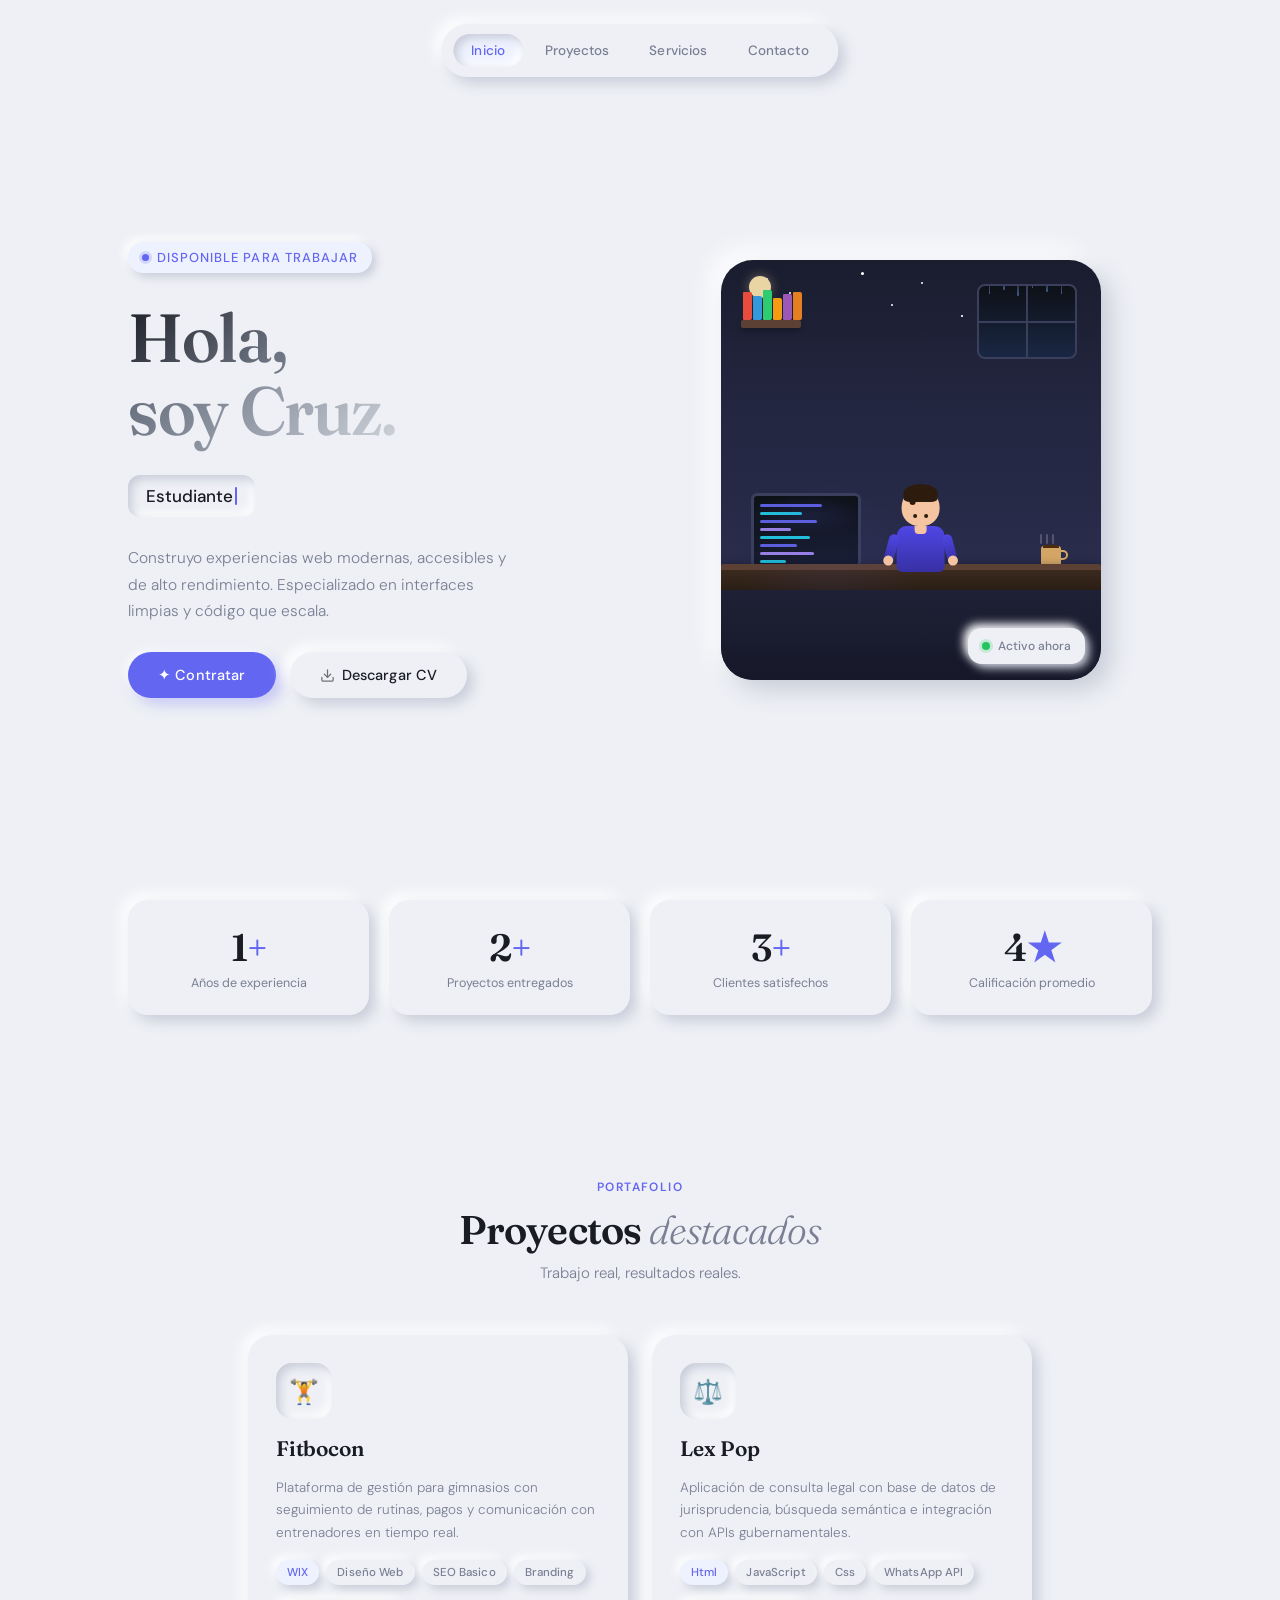
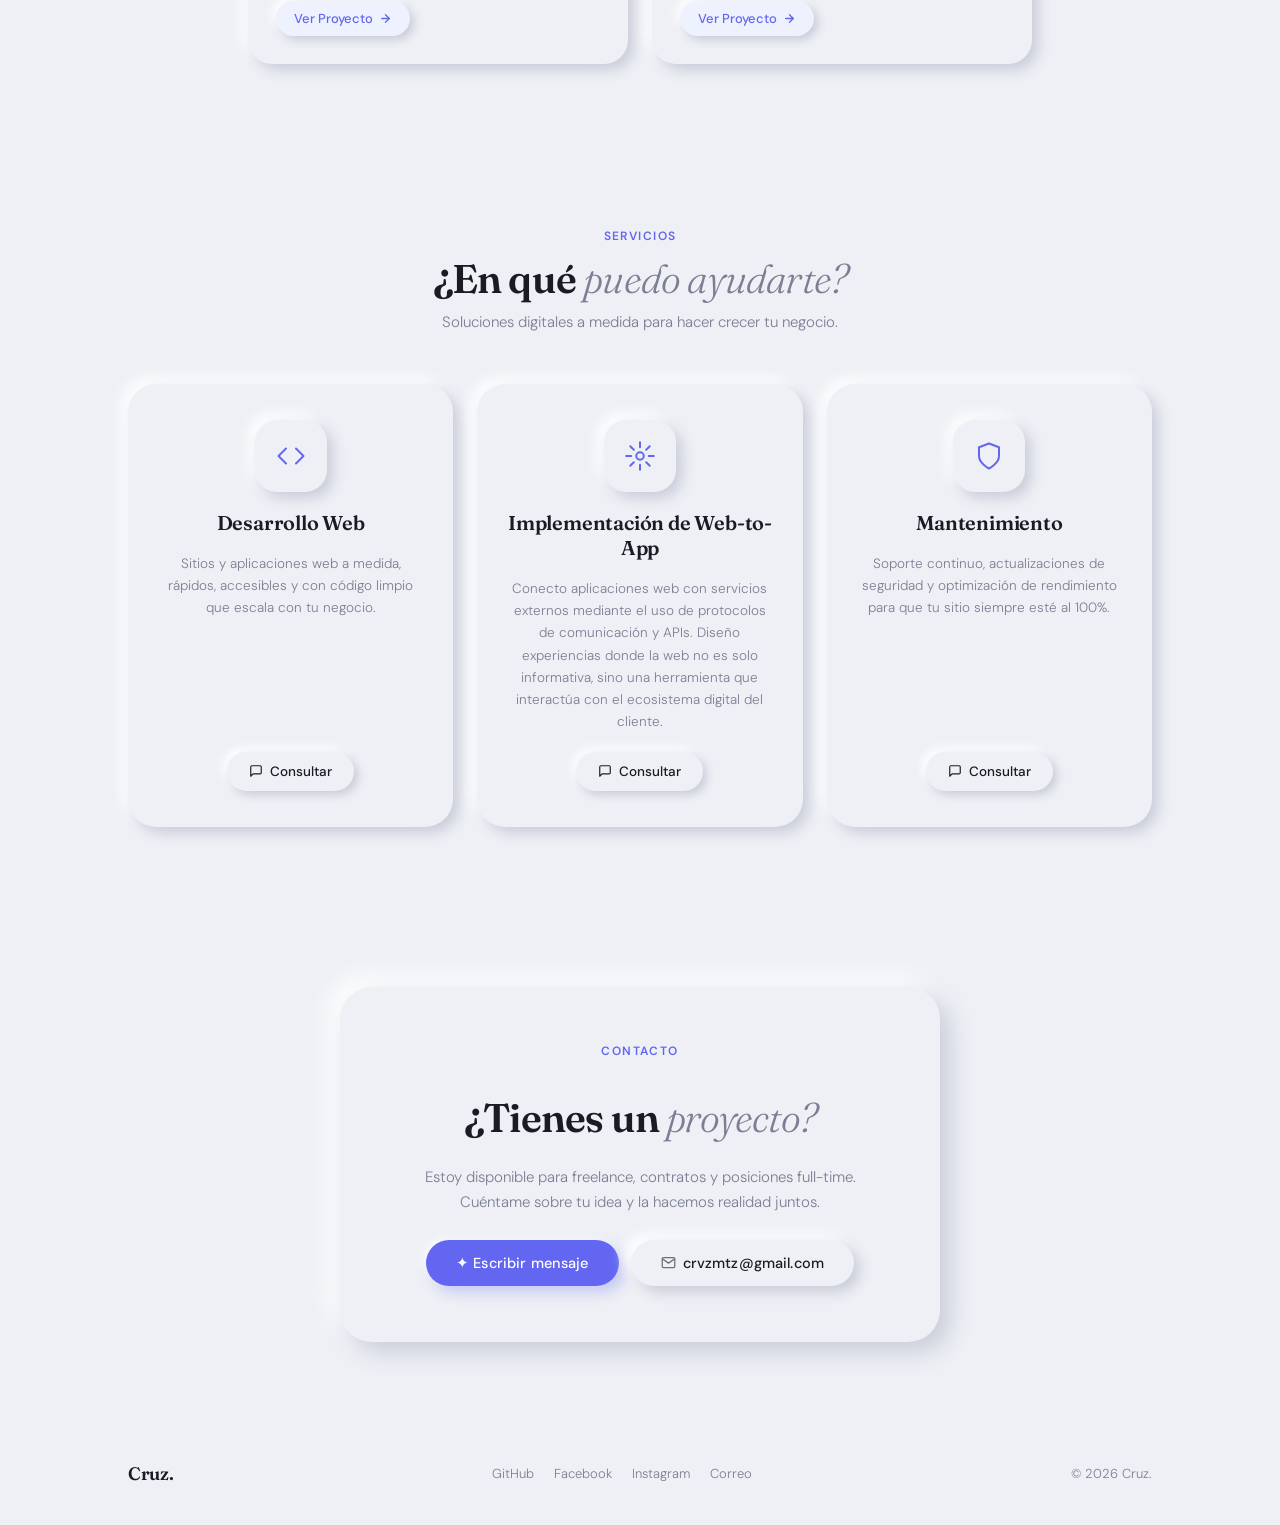
==== index.html @ d2e0b9fc "Add files via upload" ====
<!doctype html>
<html lang="es">
  <head>
    <meta charset="UTF-8" />
    <meta name="viewport" content="width=device-width, initial-scale=1.0" />
    <title>Cruz — Desarrollador Web</title>
    <link rel="preconnect" href="https://fonts.googleapis.com" />
    <link
      href="https://fonts.googleapis.com/css2?family=DM+Sans:ital,opsz,wght@0,9..40,300;0,9..40,400;0,9..40,500;0,9..40,600;1,9..40,300&family=Fraunces:ital,opsz,wght@0,9..144,300;0,9..144,600;1,9..144,300&display=swap"
      rel="stylesheet"
    />
    <link rel="stylesheet" href="styles.css" />
  </head>
  <body>
    <!-- NAV -->
    <nav>
      <a href="#hero" class="active">Inicio</a>
      <a href="#projects">Proyectos</a>
      <a href="#services">Servicios</a>
      <a href="#contact">Contacto</a>
    </nav>

    <!-- HERO -->
    <section id="hero">
      <div class="hero-left">
        <div class="eyebrow">Disponible para trabajar</div>

        <h1>
          <span class="gradient-text">Hola,<br />soy Cruz.</span>
        </h1>

        <div class="typewriter-wrap">
          <div class="typewriter-box">
            <span id="typed-text">Desarrollador</span>
            <span class="cursor"></span>
          </div>
        </div>

        <p class="hero-desc">
          Construyo experiencias web modernas, accesibles y de alto rendimiento.
          Especializado en interfaces limpias y código que escala.
        </p>

        <div class="hero-btns">
          <button class="btn-primary">✦ Contratar</button>
          <button class="btn-secondary">
            <svg
              width="15"
              height="15"
              viewBox="0 0 24 24"
              fill="none"
              stroke="currentColor"
              stroke-width="2"
              stroke-linecap="round"
              stroke-linejoin="round"
            >
              <path d="M21 15v4a2 2 0 0 1-2 2H5a2 2 0 0 1-2-2v-4" />
              <polyline points="7 10 12 15 17 10" />
              <line x1="12" y1="15" x2="12" y2="3" />
            </svg>
            Descargar CV
          </button>
        </div>
      </div>

      <div class="hero-right">
        <div class="portrait-frame">
          <!-- Pixel-art illustrated scene -->
          <div class="scene">
            <div class="scene-bg"></div>

            <!-- Stars -->
            <div
              class="star"
              style="
                width: 2px;
                height: 2px;
                top: 18px;
                left: 45px;
                animation-duration: 2.1s;
              "
            ></div>
            <div
              class="star"
              style="
                width: 2px;
                height: 2px;
                top: 32px;
                left: 68px;
                animation-duration: 3s;
              "
            ></div>
            <div
              class="star"
              style="
                width: 3px;
                height: 3px;
                top: 12px;
                left: 140px;
                animation-duration: 2.5s;
              "
            ></div>
            <div
              class="star"
              style="
                width: 2px;
                height: 2px;
                top: 44px;
                left: 170px;
                animation-duration: 1.8s;
              "
            ></div>
            <div
              class="star"
              style="
                width: 2px;
                height: 2px;
                top: 22px;
                left: 200px;
                animation-duration: 2.8s;
              "
            ></div>
            <div
              class="star"
              style="
                width: 1.5px;
                height: 1.5px;
                top: 55px;
                left: 240px;
                animation-duration: 3.2s;
              "
            ></div>

            <!-- Moon -->
            <div class="moon"></div>

            <!-- Window with rain -->
            <div class="window">
              <div class="window-cross"></div>
              <div class="rain">
                <div
                  class="raindrop"
                  style="
                    left: 10%;
                    height: 18px;
                    animation-duration: 0.8s;
                    animation-delay: 0s;
                  "
                ></div>
                <div
                  class="raindrop"
                  style="
                    left: 25%;
                    height: 14px;
                    animation-duration: 0.65s;
                    animation-delay: 0.2s;
                  "
                ></div>
                <div
                  class="raindrop"
                  style="
                    left: 40%;
                    height: 20px;
                    animation-duration: 0.9s;
                    animation-delay: 0.05s;
                  "
                ></div>
                <div
                  class="raindrop"
                  style="
                    left: 55%;
                    height: 12px;
                    animation-duration: 0.7s;
                    animation-delay: 0.35s;
                  "
                ></div>
                <div
                  class="raindrop"
                  style="
                    left: 70%;
                    height: 16px;
                    animation-duration: 0.75s;
                    animation-delay: 0.15s;
                  "
                ></div>
                <div
                  class="raindrop"
                  style="
                    left: 85%;
                    height: 18px;
                    animation-duration: 0.85s;
                    animation-delay: 0.4s;
                  "
                ></div>
              </div>
            </div>

            <!-- Bookshelf -->
            <div class="shelf">
              <div
                class="book"
                style="left: 2px; height: 28px; background: #e74c3c"
              ></div>
              <div
                class="book"
                style="left: 12px; height: 24px; background: #3498db"
              ></div>
              <div
                class="book"
                style="left: 22px; height: 30px; background: #2ecc71"
              ></div>
              <div
                class="book"
                style="left: 32px; height: 22px; background: #f39c12"
              ></div>
              <div
                class="book"
                style="left: 42px; height: 26px; background: #9b59b6"
              ></div>
              <div
                class="book"
                style="left: 52px; height: 28px; background: #e67e22"
              ></div>
            </div>

            <!-- Monitor -->
            <div class="monitor">
              <div
                class="code-line"
                style="
                  top: 8px;
                  width: 60%;
                  background: #6366f1;
                  animation-delay: 0s;
                "
              ></div>
              <div
                class="code-line"
                style="
                  top: 16px;
                  width: 40%;
                  background: #22d3ee;
                  animation-delay: 0.3s;
                "
              ></div>
              <div
                class="code-line"
                style="
                  top: 24px;
                  width: 55%;
                  background: #6366f1;
                  animation-delay: 0.6s;
                "
              ></div>
              <div
                class="code-line"
                style="
                  top: 32px;
                  width: 30%;
                  background: #a78bfa;
                  animation-delay: 0.9s;
                "
              ></div>
              <div
                class="code-line"
                style="
                  top: 40px;
                  width: 48%;
                  background: #22d3ee;
                  animation-delay: 1.2s;
                "
              ></div>
              <div
                class="code-line"
                style="
                  top: 48px;
                  width: 36%;
                  background: #6366f1;
                  animation-delay: 1.5s;
                "
              ></div>
              <div
                class="code-line"
                style="
                  top: 56px;
                  width: 52%;
                  background: #a78bfa;
                  animation-delay: 0.4s;
                "
              ></div>
              <div
                class="code-line"
                style="
                  top: 64px;
                  width: 25%;
                  background: #22d3ee;
                  animation-delay: 0.7s;
                "
              ></div>
            </div>
            <div class="monitor-stand"></div>
            <div class="monitor-base"></div>
            <div class="monitor-glow"></div>

            <!-- Coffee -->
            <div class="coffee-steam">
              <div class="steam-line"></div>
              <div class="steam-line"></div>
              <div class="steam-line"></div>
            </div>
            <div class="coffee"></div>

            <!-- Desk -->
            <div class="desk"><div class="desk-surface"></div></div>

            <!-- Character -->
            <div class="character">
              <div class="char-head">
                <div class="char-hair"></div>
                <div class="char-face">
                  <div class="char-eye"></div>
                  <div class="char-eye"></div>
                </div>
              </div>
              <div class="char-body">
                <div class="char-arms">
                  <div class="char-arm" style="transform: rotate(15deg)">
                    <div class="char-hand"></div>
                  </div>
                  <div class="char-arm" style="transform: rotate(-15deg)">
                    <div class="char-hand"></div>
                  </div>
                </div>
              </div>
            </div>

            <div class="ambient"></div>
            <div class="floor"></div>
          </div>

          <!-- Online badge -->
          <div class="portrait-badge">
            <div class="badge-dot"></div>
            <span class="badge-text">Activo ahora</span>
          </div>
        </div>
      </div>
    </section>

    <!-- STATS STRIP -->
    <div class="stats-strip">
      <div class="stat-card reveal">
        <div class="stat-num">1<span>+</span></div>
        <div class="stat-label">Años de experiencia</div>
      </div>
      <div class="stat-card reveal">
        <div class="stat-num">2<span>+</span></div>
        <div class="stat-label">Proyectos entregados</div>
      </div>
      <div class="stat-card reveal">
        <div class="stat-num">3<span>+</span></div>
        <div class="stat-label">Clientes satisfechos</div>
      </div>
      <div class="stat-card reveal">
        <div class="stat-num">4<span>★</span></div>
        <div class="stat-label">Calificación promedio</div>
      </div>
    </div>

    <!-- PROJECTS -->
    <section id="projects">
      <div class="section-header">
        <div class="section-tag">Portafolio</div>
        <h2 class="section-title">Proyectos <em>destacados</em></h2>
        <p class="section-sub">Trabajo real, resultados reales.</p>
      </div>

      <div class="cards-grid">
        <div class="project-card reveal">
          <div class="card-icon">🏋️</div>
          <div class="card-title">Fitbocon</div>
          <p class="card-desc">
            Plataforma de gestión para gimnasios con seguimiento de rutinas,
            pagos y comunicación con entrenadores en tiempo real.
          </p>
          <div class="badges">
            <span class="badge accent">WIX</span>
            <span class="badge">Diseño Web</span>
            <span class="badge">SEO Basico</span>
            <span class="badge">Branding</span>
          </div>
          <a href="https://www.fitbocon.com/" target="_blank">
            <button class="btn-card">
            Ver Proyecto
            <svg
              width="13"
              height="13"
              viewBox="0 0 24 24"
              fill="none"
              stroke="currentColor"
              stroke-width="2.5"
              stroke-linecap="round"
              stroke-linejoin="round"
            >
              <line x1="5" y1="12" x2="19" y2="12" />
              <polyline points="12 5 19 12 12 19" />
            </svg>
          </button>
          </a>
        </div>

        <div class="project-card reveal">
          <div class="card-icon">⚖️</div>
          <div class="card-title">Lex Pop</div>
          <p class="card-desc">
            Aplicación de consulta legal con base de datos de jurisprudencia,
            búsqueda semántica e integración con APIs gubernamentales.
          </p>
          <div class="badges">
            <span class="badge accent">Html</span>
            <span class="badge">JavaScript</span>
            <span class="badge">Css</span>
            <span class="badge">WhatsApp API</span>
          </div>
          <button class="btn-card">
            Ver Proyecto
            <svg
              width="13"
              height="13"
              viewBox="0 0 24 24"
              fill="none"
              stroke="currentColor"
              stroke-width="2.5"
              stroke-linecap="round"
              stroke-linejoin="round"
            >
              <line x1="5" y1="12" x2="19" y2="12" />
              <polyline points="12 5 19 12 12 19" />
            </svg>
          </button>
        </div>
      </div>
    </section>

    <!-- SERVICES -->
    <section id="services">
      <div class="section-header">
        <div class="section-tag">Servicios</div>
        <h2 class="section-title">¿En qué <em>puedo ayudarte?</em></h2>
        <p class="section-sub">
          Soluciones digitales a medida para hacer crecer tu negocio.
        </p>
      </div>

      <div class="services-grid">
        <div class="service-card reveal">
          <div class="service-icon">
            <svg
              width="30"
              height="30"
              viewBox="0 0 24 24"
              fill="none"
              stroke-width="1.6"
              stroke-linecap="round"
              stroke-linejoin="round"
            >
              <polyline points="16 18 22 12 16 6" />
              <polyline points="8 6 2 12 8 18" />
            </svg>
          </div>
          <div class="service-title">Desarrollo Web</div>
          <p class="service-desc">
            Sitios y aplicaciones web a medida, rápidos, accesibles y con código
            limpio que escala con tu negocio.
          </p>
          <button class="btn-service">
            <svg
              width="14"
              height="14"
              viewBox="0 0 24 24"
              fill="none"
              stroke="currentColor"
              stroke-width="2"
              stroke-linecap="round"
              stroke-linejoin="round"
            >
              <path
                d="M21 15a2 2 0 0 1-2 2H7l-4 4V5a2 2 0 0 1 2-2h14a2 2 0 0 1 2 2z"
              />
            </svg>
            Consultar
          </button>
        </div>

        <div class="service-card reveal">
          <div class="service-icon">
            <svg
              width="30"
              height="30"
              viewBox="0 0 24 24"
              fill="none"
              stroke-width="1.6"
              stroke-linecap="round"
              stroke-linejoin="round"
            >
              <circle cx="12" cy="12" r="3" />
              <path
                d="M12 1v4M12 19v4M4.22 4.22l2.83 2.83M16.95 16.95l2.83 2.83M1 12h4M19 12h4M4.22 19.78l2.83-2.83M16.95 7.05l2.83-2.83"
              />
            </svg>
          </div>
          <div class="service-title">Implementación de Web-to-App</div>
          <p class="service-desc">
            Conecto aplicaciones web con servicios externos mediante el uso de protocolos de comunicación y APIs. 
            Diseño experiencias donde la web no es solo informativa, sino una herramienta que interactúa con el ecosistema digital del cliente.
          </p>
          <button class="btn-service">
            <svg
              width="14"
              height="14"
              viewBox="0 0 24 24"
              fill="none"
              stroke="currentColor"
              stroke-width="2"
              stroke-linecap="round"
              stroke-linejoin="round"
            >
              <path
                d="M21 15a2 2 0 0 1-2 2H7l-4 4V5a2 2 0 0 1 2-2h14a2 2 0 0 1 2 2z"
              />
            </svg>
            Consultar
          </button>
        </div>

        <div class="service-card reveal">
          <div class="service-icon">
            <svg
              width="30"
              height="30"
              viewBox="0 0 24 24"
              fill="none"
              stroke-width="1.6"
              stroke-linecap="round"
              stroke-linejoin="round"
            >
              <path d="M12 22s8-4 8-10V5l-8-3-8 3v7c0 6 8 10 8 10z" />
            </svg>
          </div>
          <div class="service-title">Mantenimiento</div>
          <p class="service-desc">
            Soporte continuo, actualizaciones de seguridad y optimización de
            rendimiento para que tu sitio siempre esté al 100%.
          </p>
          <button class="btn-service">
            <svg
              width="14"
              height="14"
              viewBox="0 0 24 24"
              fill="none"
              stroke="currentColor"
              stroke-width="2"
              stroke-linecap="round"
              stroke-linejoin="round"
            >
              <path
                d="M21 15a2 2 0 0 1-2 2H7l-4 4V5a2 2 0 0 1 2-2h14a2 2 0 0 1 2 2z"
              />
            </svg>
            Consultar
          </button>
        </div>
      </div>
    </section>

    <!-- CONTACT -->
    <section id="contact">
      <div class="contact-card reveal">
        <div class="section-tag">Contacto</div>
        <h2 class="section-title">¿Tienes un <em>proyecto?</em></h2>
        <p>
          Estoy disponible para freelance, contratos y posiciones full-time.
          Cuéntame sobre tu idea y la hacemos realidad juntos.
        </p>
        <div class="contact-btns">
          <button class="btn-primary">✦ Escribir mensaje</button>
          <button class="btn-secondary">
            <svg
              width="15"
              height="15"
              viewBox="0 0 24 24"
              fill="none"
              stroke="currentColor"
              stroke-width="2"
              stroke-linecap="round"
              stroke-linejoin="round"
            >
              <path
                d="M4 4h16c1.1 0 2 .9 2 2v12c0 1.1-.9 2-2 2H4c-1.1 0-2-.9-2-2V6c0-1.1.9-2 2-2z"
              />
              <polyline points="22,6 12,13 2,6" />
            </svg>
            crvzmtz@gmail.com
          </button>
        </div>
      </div>
    </section>

    <!-- FOOTER -->
    <footer>
      <div class="footer-logo">Cruz.</div>
      <div class="footer-links">
        <a href="#">GitHub</a>
        <a href="#">Facebook</a>
        <a href="#">Instagram</a>
        <a href="#">Correo</a>
      </div>
      <div>© 2026 Cruz.</div>
    </footer>

    <script src="script.js"></script>
  </body>
</html>
---- styles.css ----
:root {
  --bg: #eef0f5;
  --surface: #eef0f5;
  --shadow-light: #ffffff;
  --shadow-dark: #c8ccd8;
  --text-primary: #1a1c23;
  --text-secondary: #7a7f94;
  --accent: #6366f1;
  --accent-light: #a5b4fc;
  --accent-soft: #eef2ff;
  --nm-raised:
    6px 6px 14px var(--shadow-dark), -6px -6px 14px var(--shadow-light);
  --nm-inset:
    inset 4px 4px 10px var(--shadow-dark),
    inset -4px -4px 10px var(--shadow-light);
  --nm-raised-sm:
    4px 4px 10px var(--shadow-dark), -4px -4px 10px var(--shadow-light);
  --nm-raised-lg:
    10px 10px 24px var(--shadow-dark), -10px -10px 24px var(--shadow-light);
}

*,
*::before,
*::after {
  box-sizing: border-box;
  margin: 0;
  padding: 0;
}

html {
  scroll-behavior: smooth;
}

body {
  background: var(--bg);
  font-family: "DM Sans", sans-serif;
  color: var(--text-primary);
  overflow-x: hidden;
}

/* ─── NAV ─── */
nav {
  position: fixed;
  top: 24px;
  left: 50%;
  transform: translateX(-50%);
  z-index: 100;
  background: var(--surface);
  box-shadow: var(--nm-raised);
  border-radius: 100px;
  padding: 10px 12px;
  display: flex;
  gap: 4px;
  animation: slideDown 0.6s cubic-bezier(0.16, 1, 0.3, 1) both;
}

@keyframes slideDown {
  from {
    opacity: 0;
    transform: translateX(-50%) translateY(-20px);
  }
  to {
    opacity: 1;
    transform: translateX(-50%) translateY(0);
  }
}

nav a {
  text-decoration: none;
  font-size: 13.5px;
  font-weight: 500;
  color: var(--text-secondary);
  padding: 8px 18px;
  border-radius: 100px;
  transition: all 0.25s ease;
  letter-spacing: 0.01em;
}

nav a:hover {
  color: var(--text-primary);
  background: rgba(99, 102, 241, 0.07);
}

nav a.active {
  color: var(--accent);
  background: var(--accent-soft);
  box-shadow: var(--nm-inset);
}

/* ─── HERO ─── */
#hero {
  min-height: 100vh;
  display: grid;
  grid-template-columns: 1fr 1fr;
  align-items: center;
  max-width: 1120px;
  margin: 0 auto;
  padding: 120px 48px 80px;
  gap: 60px;
}

.hero-left {
  display: flex;
  flex-direction: column;
  gap: 28px;
}

.eyebrow {
  display: inline-flex;
  align-items: center;
  gap: 8px;
  font-size: 13px;
  font-weight: 500;
  color: var(--accent);
  letter-spacing: 0.08em;
  text-transform: uppercase;
  background: var(--accent-soft);
  padding: 7px 14px;
  border-radius: 100px;
  box-shadow: var(--nm-raised-sm);
  width: fit-content;
  animation: fadeUp 0.6s 0.1s cubic-bezier(0.16, 1, 0.3, 1) both;
}

.eyebrow::before {
  content: "";
  width: 7px;
  height: 7px;
  border-radius: 50%;
  background: var(--accent);
  box-shadow: 0 0 0 3px rgba(99, 102, 241, 0.2);
  animation: pulse 2s infinite;
}

@keyframes pulse {
  0%,
  100% {
    box-shadow: 0 0 0 3px rgba(99, 102, 241, 0.2);
  }
  50% {
    box-shadow: 0 0 0 6px rgba(99, 102, 241, 0.05);
  }
}

h1 {
  font-family: "Fraunces", serif;
  font-size: clamp(44px, 5.5vw, 68px);
  font-weight: 600;
  line-height: 1.08;
  letter-spacing: -0.02em;
  animation: fadeUp 0.6s 0.2s cubic-bezier(0.16, 1, 0.3, 1) both;
}

h1 .gradient-text {
  background: linear-gradient(
    135deg,
    #1a1c23 0%,
    #6b7280 40%,
    #9ca3af 70%,
    #d1d5db 100%
  );
  -webkit-background-clip: text;
  -webkit-text-fill-color: transparent;
  background-clip: text;
}

.typewriter-wrap {
  display: flex;
  align-items: center;
  gap: 10px;
  animation: fadeUp 0.6s 0.3s cubic-bezier(0.16, 1, 0.3, 1) both;
}

.typewriter-box {
  background: var(--surface);
  box-shadow: var(--nm-inset);
  border-radius: 12px;
  padding: 10px 18px;
  font-size: 17px;
  font-weight: 400;
  color: var(--text-secondary);
  display: flex;
  align-items: center;
  gap: 2px;
}

#typed-text {
  color: var(--text-primary);
  font-weight: 500;
}

.cursor {
  display: inline-block;
  width: 2px;
  height: 18px;
  background: var(--accent);
  border-radius: 2px;
  animation: blink 0.9s step-end infinite;
}

@keyframes blink {
  0%,
  100% {
    opacity: 1;
  }
  50% {
    opacity: 0;
  }
}

.hero-desc {
  font-size: 15.5px;
  color: var(--text-secondary);
  line-height: 1.7;
  max-width: 400px;
  font-weight: 300;
  animation: fadeUp 0.6s 0.4s cubic-bezier(0.16, 1, 0.3, 1) both;
}

.hero-btns {
  display: flex;
  gap: 14px;
  flex-wrap: wrap;
  animation: fadeUp 0.6s 0.5s cubic-bezier(0.16, 1, 0.3, 1) both;
}

.btn-primary {
  padding: 14px 30px;
  border-radius: 100px;
  border: none;
  cursor: pointer;
  font-family: "DM Sans", sans-serif;
  font-size: 14.5px;
  font-weight: 500;
  background: var(--accent);
  color: #fff;
  box-shadow:
    6px 6px 14px rgba(99, 102, 241, 0.3),
    -2px -2px 8px var(--shadow-light);
  transition: all 0.25s ease;
  letter-spacing: 0.01em;
}

.btn-primary:hover {
  transform: translateY(-2px);
  box-shadow:
    8px 10px 20px rgba(99, 102, 241, 0.35),
    -2px -2px 8px var(--shadow-light);
}

.btn-secondary {
  padding: 14px 30px;
  border-radius: 100px;
  border: none;
  cursor: pointer;
  font-family: "DM Sans", sans-serif;
  font-size: 14.5px;
  font-weight: 500;
  background: var(--surface);
  color: var(--text-primary);
  box-shadow: var(--nm-raised);
  transition: all 0.25s ease;
  letter-spacing: 0.01em;
  display: flex;
  align-items: center;
  gap: 7px;
}

.btn-secondary:hover {
  transform: translateY(-2px);
  box-shadow:
    8px 10px 20px var(--shadow-dark),
    -4px -4px 14px var(--shadow-light);
}

.btn-secondary svg {
  opacity: 0.6;
}

/* ─── HERO ILLUSTRATION ─── */
.hero-right {
  display: flex;
  justify-content: center;
  align-items: center;
  animation: fadeUp 0.7s 0.3s cubic-bezier(0.16, 1, 0.3, 1) both;
}

.portrait-frame {
  width: 380px;
  height: 420px;
  border-radius: 32px;
  background: var(--surface);
  box-shadow: var(--nm-raised-lg);
  position: relative;
  overflow: hidden;
  display: flex;
  align-items: flex-end;
  justify-content: center;
}

/* Pixel art / illustrated scene */
.scene {
  width: 100%;
  height: 100%;
  position: relative;
}

.scene-bg {
  position: absolute;
  inset: 0;
  background: linear-gradient(180deg, #1a1d2e 0%, #242742 40%, #2d3052 100%);
}

/* Window / rain */
.window {
  position: absolute;
  top: 24px;
  right: 24px;
  width: 100px;
  height: 75px;
  background: linear-gradient(180deg, #0d1117 0%, #1a2744 100%);
  border-radius: 8px;
  border: 2px solid #3a3f5c;
  overflow: hidden;
}

.window-cross {
  position: absolute;
  inset: 0;
}

.window-cross::before {
  content: "";
  position: absolute;
  left: 50%;
  top: 0;
  bottom: 0;
  width: 2px;
  background: #3a3f5c;
  transform: translateX(-50%);
}

.window-cross::after {
  content: "";
  position: absolute;
  top: 50%;
  left: 0;
  right: 0;
  height: 2px;
  background: #3a3f5c;
  transform: translateY(-50%);
}

.rain {
  position: absolute;
  inset: 0;
  overflow: hidden;
}

.raindrop {
  position: absolute;
  top: -10px;
  width: 1.5px;
  background: linear-gradient(transparent, rgba(120, 160, 255, 0.5));
  border-radius: 2px;
  animation: rain linear infinite;
}

@keyframes rain {
  to {
    transform: translateY(90px);
  }
}

/* Moon */
.moon {
  position: absolute;
  top: 16px;
  left: 28px;
  width: 22px;
  height: 22px;
  background: #e8d5a3;
  border-radius: 50%;
  box-shadow: 0 0 12px rgba(232, 213, 163, 0.4);
}

/* Stars */
.star {
  position: absolute;
  background: #fff;
  border-radius: 50%;
  animation: twinkle ease-in-out infinite alternate;
}

@keyframes twinkle {
  from {
    opacity: 0.3;
  }
  to {
    opacity: 1;
  }
}

/* Desk */
.desk {
  position: absolute;
  bottom: 90px;
  left: 0;
  right: 0;
  height: 22px;
  background: linear-gradient(180deg, #3d2b1f 0%, #2a1e15 100%);
  border-radius: 4px 4px 0 0;
  box-shadow: 0 -3px 10px rgba(0, 0, 0, 0.3);
}

.desk-surface {
  position: absolute;
  top: -4px;
  left: 0;
  right: 0;
  height: 6px;
  background: #5c4033;
  border-radius: 3px 3px 0 0;
}

/* Monitor */
.monitor {
  position: absolute;
  bottom: 112px;
  left: 30px;
  width: 110px;
  height: 75px;
  background: linear-gradient(180deg, #0d1117 0%, #161b2e 100%);
  border-radius: 6px;
  border: 3px solid #3a3f5c;
  overflow: hidden;
}

.monitor-stand {
  position: absolute;
  bottom: 106px;
  left: 79px;
  width: 8px;
  height: 10px;
  background: #3a3f5c;
}

.monitor-base {
  position: absolute;
  bottom: 102px;
  left: 68px;
  width: 30px;
  height: 5px;
  background: #3a3f5c;
  border-radius: 3px;
}

/* Code on monitor */
.code-line {
  position: absolute;
  left: 6px;
  height: 3px;
  border-radius: 2px;
  opacity: 0.9;
  animation: codePulse 3s ease-in-out infinite alternate;
}

@keyframes codePulse {
  from {
    opacity: 0.6;
  }
  to {
    opacity: 1;
  }
}

/* Coffee cup */
.coffee {
  position: absolute;
  bottom: 112px;
  right: 40px;
  width: 20px;
  height: 22px;
  background: #d4a666;
  border-radius: 3px 3px 5px 5px;
}

.coffee::before {
  content: "";
  position: absolute;
  right: -7px;
  top: 4px;
  width: 7px;
  height: 10px;
  border: 2.5px solid #d4a666;
  border-radius: 0 6px 6px 0;
  border-left: none;
}

.coffee::after {
  content: "";
  position: absolute;
  top: -1px;
  left: 2px;
  right: 2px;
  height: 3px;
  background: #4a2c0a;
  border-radius: 2px 2px 0 0;
}

.coffee-steam {
  position: absolute;
  bottom: 136px;
  right: 47px;
  display: flex;
  gap: 4px;
}

.steam-line {
  width: 2px;
  height: 10px;
  background: rgba(255, 255, 255, 0.2);
  border-radius: 2px;
  animation: steam 1.8s ease-in-out infinite;
}

.steam-line:nth-child(2) {
  animation-delay: 0.3s;
}
.steam-line:nth-child(3) {
  animation-delay: 0.6s;
}

@keyframes steam {
  0%,
  100% {
    transform: translateY(0) scaleY(1);
    opacity: 0.2;
  }
  50% {
    transform: translateY(-6px) scaleY(1.3);
    opacity: 0.5;
  }
}

/* Luis character (stylized silhouette) */
.character {
  position: absolute;
  bottom: 108px;
  left: 50%;
  transform: translateX(-30%);
}

.char-head {
  width: 38px;
  height: 38px;
  background: #f5c4a0;
  border-radius: 50% 50% 45% 45%;
  position: relative;
  margin: 0 auto;
}

.char-hair {
  position: absolute;
  top: -4px;
  left: 2px;
  right: 2px;
  height: 18px;
  background: #2d1b0e;
  border-radius: 50% 50% 20% 20%;
}

.char-hair::after {
  content: "";
  position: absolute;
  bottom: -3px;
  left: 6px;
  width: 6px;
  height: 8px;
  background: #2d1b0e;
  border-radius: 0 0 4px 4px;
}

.char-face {
  position: absolute;
  bottom: 8px;
  left: 50%;
  transform: translateX(-50%);
  display: flex;
  gap: 7px;
  align-items: center;
}

.char-eye {
  width: 4px;
  height: 4px;
  background: #2d1b0e;
  border-radius: 50%;
}

.char-body {
  width: 48px;
  height: 46px;
  background: linear-gradient(180deg, #4f46e5 0%, #3730a3 100%);
  border-radius: 10px 10px 6px 6px;
  margin: 0 auto;
  position: relative;
}

/* Collar */
.char-body::before {
  content: "";
  position: absolute;
  top: 0;
  left: 50%;
  transform: translateX(-50%);
  width: 12px;
  height: 8px;
  background: #f5c4a0;
  border-radius: 0 0 4px 4px;
}

.char-arms {
  position: absolute;
  top: 8px;
  left: -10px;
  right: -10px;
  height: 10px;
  display: flex;
  justify-content: space-between;
}

.char-arm {
  width: 10px;
  height: 28px;
  background: linear-gradient(180deg, #4f46e5 0%, #3730a3 100%);
  border-radius: 5px;
  position: relative;
}

.char-hand {
  position: absolute;
  bottom: -4px;
  left: 50%;
  transform: translateX(-50%);
  width: 10px;
  height: 10px;
  background: #f5c4a0;
  border-radius: 50%;
}

/* Glow on screen */
.monitor-glow {
  position: absolute;
  bottom: 145px;
  left: 28px;
  width: 116px;
  height: 40px;
  background: radial-gradient(
    ellipse,
    rgba(99, 102, 241, 0.12) 0%,
    transparent 70%
  );
  border-radius: 50%;
  pointer-events: none;
}

/* Floor */
.floor {
  position: absolute;
  bottom: 0;
  left: 0;
  right: 0;
  height: 90px;
  background: linear-gradient(180deg, #1e2035 0%, #161829 100%);
  border-radius: 0 0 30px 30px;
}

/* Bookshelf */
.shelf {
  position: absolute;
  top: 60px;
  left: 20px;
  width: 60px;
  height: 8px;
  background: #5c4033;
  border-radius: 2px;
  box-shadow: 0 3px 6px rgba(0, 0, 0, 0.3);
}

.book {
  position: absolute;
  bottom: 8px;
  width: 9px;
  border-radius: 1px 2px 2px 1px;
}

/* Ambient light */
.ambient {
  position: absolute;
  bottom: 80px;
  left: 20px;
  width: 180px;
  height: 120px;
  background: radial-gradient(
    ellipse at center bottom,
    rgba(99, 102, 241, 0.08) 0%,
    transparent 70%
  );
  pointer-events: none;
}

/* Badge overlay */
.portrait-badge {
  position: absolute;
  bottom: 16px;
  right: 16px;
  background: var(--surface);
  border-radius: 14px;
  padding: 10px 14px;
  box-shadow: var(--nm-raised-sm);
  display: flex;
  align-items: center;
  gap: 8px;
}

.badge-dot {
  width: 8px;
  height: 8px;
  border-radius: 50%;
  background: #22c55e;
  box-shadow: 0 0 0 3px rgba(34, 197, 94, 0.2);
  animation: pulse 2s infinite;
}
.badge-text {
  font-size: 12px;
  font-weight: 500;
  color: var(--text-secondary);
}

/* ─── SECTIONS ─── */
section {
  max-width: 1120px;
  margin: 0 auto;
  padding: 80px 48px;
}

.section-header {
  text-align: center;
  margin-bottom: 52px;
}

.section-tag {
  display: inline-block;
  font-size: 12px;
  font-weight: 600;
  letter-spacing: 0.12em;
  text-transform: uppercase;
  color: var(--accent);
  margin-bottom: 12px;
}

.section-title {
  font-family: "Fraunces", serif;
  font-size: clamp(28px, 3.5vw, 40px);
  font-weight: 600;
  color: var(--text-primary);
  letter-spacing: -0.02em;
  line-height: 1.15;
}

.section-title em {
  font-style: italic;
  font-weight: 300;
  color: var(--text-secondary);
}

.section-sub {
  margin-top: 10px;
  font-size: 15px;
  color: var(--text-secondary);
  font-weight: 300;
}

/* ─── PROJECTS ─── */
.cards-grid {
  display: flex;
  flex-wrap: wrap; /* Permite que los elementos bajen a la siguiente línea */
  justify-content: center; /* Centra los elementos (el truco para cuando solo hay 2) */
  gap: 24px;
  max-width: 1200px; /* Ajusta según el ancho máximo de tu página */
  margin: 0 auto;
}

.project-card {
  flex: 1 1 320px; /* Crece, se encoge y su tamaño base es 320px */
  max-width: 380px; /* Evita que una sola tarjeta se estire demasiado */
  background: var(--surface);
  border-radius: 24px;
  padding: 28px;
  box-shadow: var(--nm-raised);
  transition: transform 0.3s ease, box-shadow 0.3s ease;
  display: flex;
  flex-direction: column;
  gap: 16px;
}

.project-card:hover {
  transform: translateY(-4px);
  box-shadow:
    12px 14px 28px var(--shadow-dark),
    -6px -6px 18px var(--shadow-light);
}

.card-icon {
  width: 56px;
  height: 56px;
  border-radius: 16px;
  background: var(--surface);
  box-shadow: var(--nm-inset);
  display: flex;
  align-items: center;
  justify-content: center;
  font-size: 24px;
}

.card-title {
  font-family: "Fraunces", serif;
  font-size: 21px;
  font-weight: 600;
  color: var(--text-primary);
  letter-spacing: -0.01em;
}

.card-desc {
  font-size: 13.5px;
  color: var(--text-secondary);
  line-height: 1.65;
  font-weight: 300;
  flex: 1;
}

.badges {
  display: flex;
  flex-wrap: wrap;
  gap: 7px;
}

.badge {
  font-size: 11.5px;
  font-weight: 500;
  padding: 5px 11px;
  border-radius: 100px;
  background: var(--surface);
  color: var(--text-secondary);
  box-shadow: var(--nm-raised-sm);
  letter-spacing: 0.01em;
}

.badge.accent {
  color: var(--accent);
  background: var(--accent-soft);
}

.btn-card {
  display: inline-flex;
  align-items: center;
  gap: 6px;
  font-size: 13px;
  font-weight: 500;
  color: var(--accent);
  background: var(--accent-soft);
  border: none;
  border-radius: 100px;
  padding: 9px 18px;
  cursor: pointer;
  box-shadow: var(--nm-raised-sm);
  transition: all 0.2s ease;
  font-family: "DM Sans", sans-serif;
  width: fit-content;
}

.btn-card:hover {
  transform: translateX(3px);
  box-shadow:
    5px 5px 12px var(--shadow-dark),
    -3px -3px 8px var(--shadow-light);
}

/* ─── SERVICES ─── */
#services {
  background: none;
}

.services-grid {
  display: grid;
  grid-template-columns: repeat(3, 1fr);
  gap: 24px;
}

.service-card {
  background: var(--surface);
  border-radius: 28px;
  padding: 36px 30px;
  box-shadow: var(--nm-raised);
  transition:
    transform 0.3s ease,
    box-shadow 0.3s ease;
  text-align: center;
  display: flex;
  flex-direction: column;
  align-items: center;
  gap: 18px;
}

.service-card:hover {
  transform: translateY(-5px);
  box-shadow:
    12px 14px 28px var(--shadow-dark),
    -6px -6px 18px var(--shadow-light);
}

.service-icon {
  width: 72px;
  height: 72px;
  border-radius: 22px;
  background: var(--surface);
  box-shadow: var(--nm-raised);
  display: flex;
  align-items: center;
  justify-content: center;
}

.service-icon svg {
  stroke: var(--accent);
}

.service-title {
  font-family: "Fraunces", serif;
  font-size: 20px;
  font-weight: 600;
  color: var(--text-primary);
  letter-spacing: -0.01em;
}

.service-desc {
  font-size: 13.5px;
  color: var(--text-secondary);
  line-height: 1.65;
  font-weight: 300;
}

.btn-service {
  margin-top: auto;
  display: inline-flex;
  align-items: center;
  gap: 7px;
  font-size: 13.5px;
  font-weight: 500;
  color: var(--text-primary);
  background: var(--surface);
  border: none;
  border-radius: 100px;
  padding: 11px 22px;
  cursor: pointer;
  box-shadow: var(--nm-raised-sm);
  transition: all 0.25s ease;
  font-family: "DM Sans", sans-serif;
}

.btn-service:hover {
  color: var(--accent);
  transform: translateY(-2px);
  box-shadow:
    6px 8px 16px var(--shadow-dark),
    -3px -3px 10px var(--shadow-light);
}

/* ─── STATS STRIP ─── */
.stats-strip {
  max-width: 1120px;
  margin: 0 auto 80px;
  padding: 0 48px;
  display: grid;
  grid-template-columns: repeat(4, 1fr);
  gap: 20px;
}

.stat-card {
  background: var(--surface);
  border-radius: 20px;
  padding: 24px;
  box-shadow: var(--nm-raised);
  text-align: center;
}

.stat-num {
  font-family: "Fraunces", serif;
  font-size: 38px;
  font-weight: 600;
  color: var(--text-primary);
  letter-spacing: -0.03em;
}

.stat-num span {
  color: var(--accent);
}

.stat-label {
  font-size: 12.5px;
  color: var(--text-secondary);
  font-weight: 400;
  margin-top: 4px;
}

/* ─── CONTACT CTA ─── */
#contact {
  text-align: center;
  display: flex;
  flex-direction: column;
  align-items: center;
  gap: 28px;
  padding-bottom: 120px;
}

.contact-card {
  background: var(--surface);
  border-radius: 32px;
  padding: 56px 64px;
  box-shadow: var(--nm-raised-lg);
  max-width: 600px;
  width: 100%;
  display: flex;
  flex-direction: column;
  align-items: center;
  gap: 24px;
}

.contact-card .section-title {
  text-align: center;
}

.contact-card p {
  font-size: 15px;
  color: var(--text-secondary);
  font-weight: 300;
  line-height: 1.7;
  text-align: center;
}

.contact-btns {
  display: flex;
  gap: 12px;
  flex-wrap: wrap;
  justify-content: center;
}

/* ─── FOOTER ─── */
footer {
  max-width: 1120px;
  margin: 0 auto;
  padding: 0 48px 40px;
  display: flex;
  justify-content: space-between;
  align-items: center;
  font-size: 13px;
  color: var(--text-secondary);
  font-weight: 300;
}

.footer-logo {
  font-family: "Fraunces", serif;
  font-size: 18px;
  font-weight: 600;
  color: var(--text-primary);
  letter-spacing: -0.02em;
}

.footer-links {
  display: flex;
  gap: 20px;
}
.footer-links a {
  color: var(--text-secondary);
  text-decoration: none;
  transition: color 0.2s;
}
.footer-links a:hover {
  color: var(--accent);
}

/* ─── SCROLL ANIMATIONS ─── */
@keyframes fadeUp {
  from {
    opacity: 0;
    transform: translateY(24px);
  }
  to {
    opacity: 1;
    transform: translateY(0);
  }
}

.reveal {
  opacity: 0;
  transform: translateY(28px);
  transition:
    opacity 0.6s cubic-bezier(0.16, 1, 0.3, 1),
    transform 0.6s cubic-bezier(0.16, 1, 0.3, 1);
}

.reveal.visible {
  opacity: 1;
  transform: translateY(0);
}

.reveal:nth-child(2) {
  transition-delay: 0.1s;
}
.reveal:nth-child(3) {
  transition-delay: 0.2s;
}
.reveal:nth-child(4) {
  transition-delay: 0.3s;
}

/* ─── SCROLLBAR ─── */
::-webkit-scrollbar {
  width: 6px;
}
::-webkit-scrollbar-track {
  background: var(--bg);
}
::-webkit-scrollbar-thumb {
  background: var(--shadow-dark);
  border-radius: 10px;
}
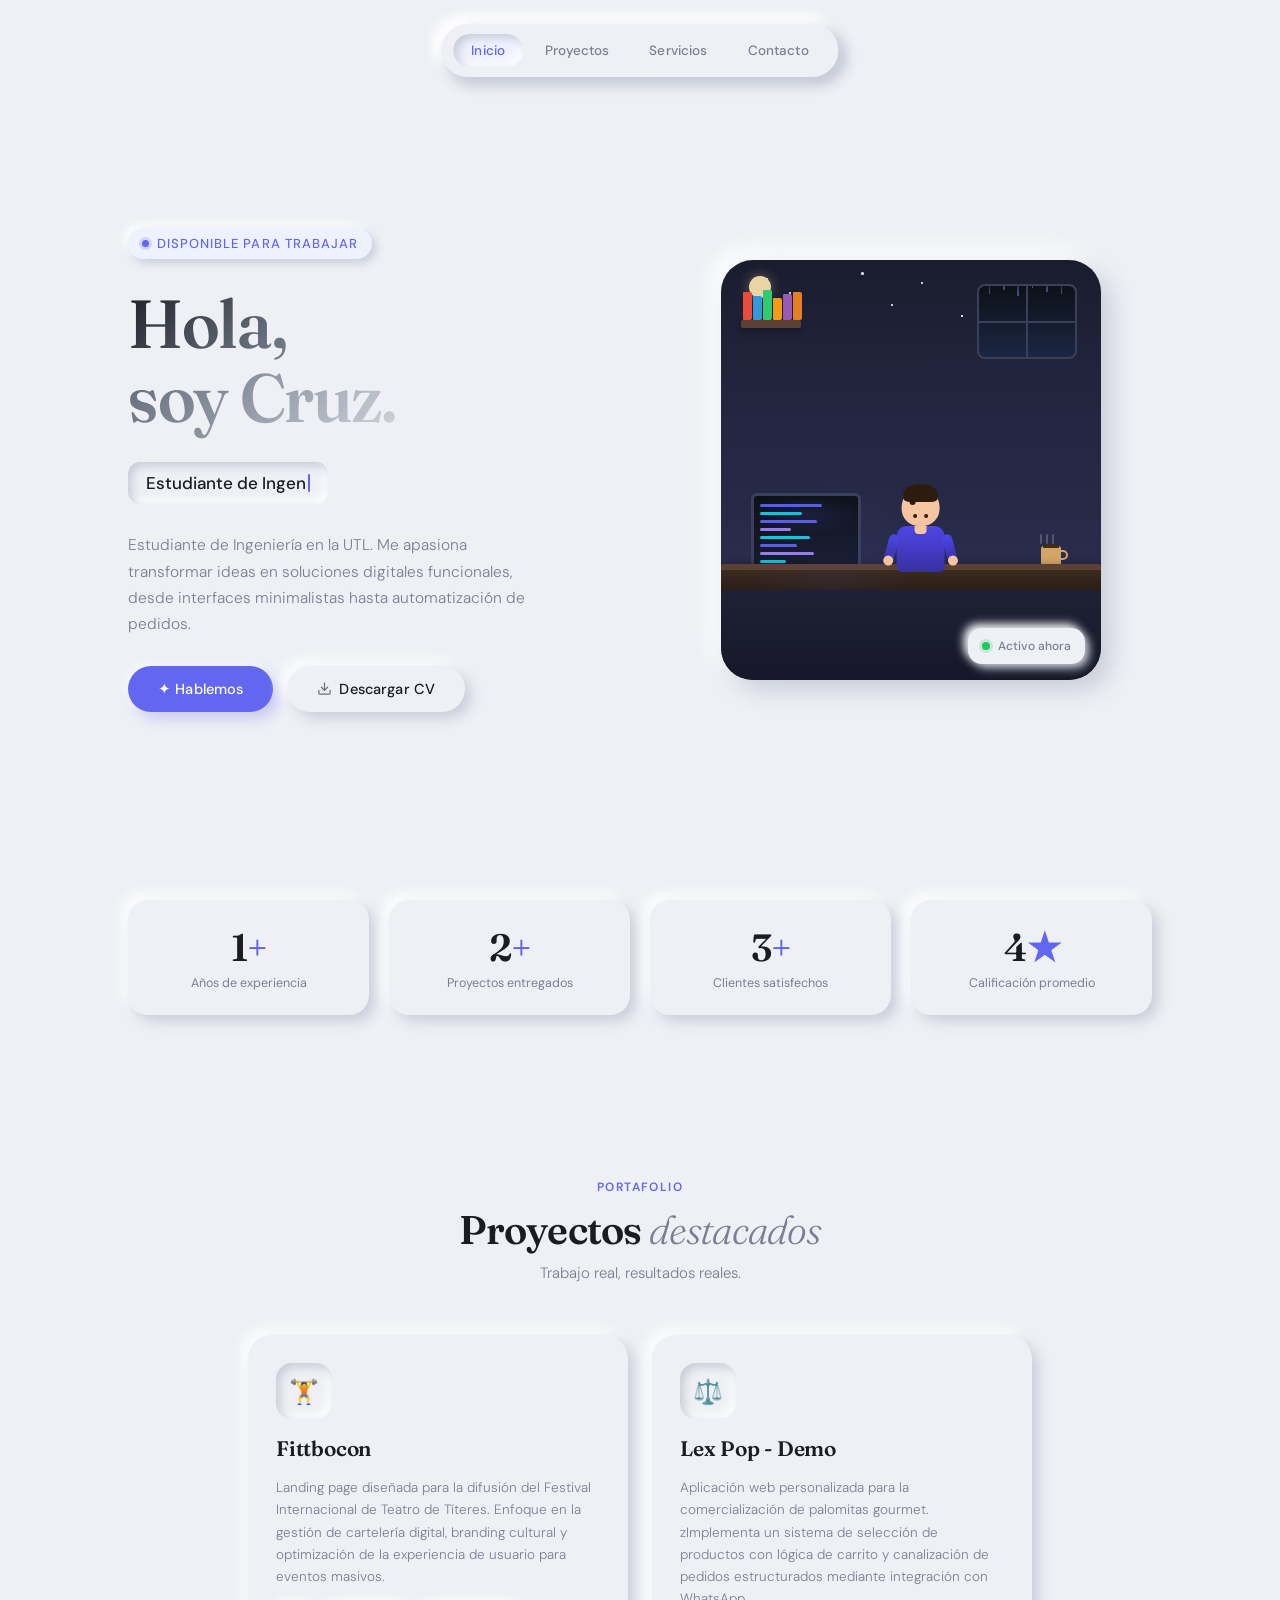
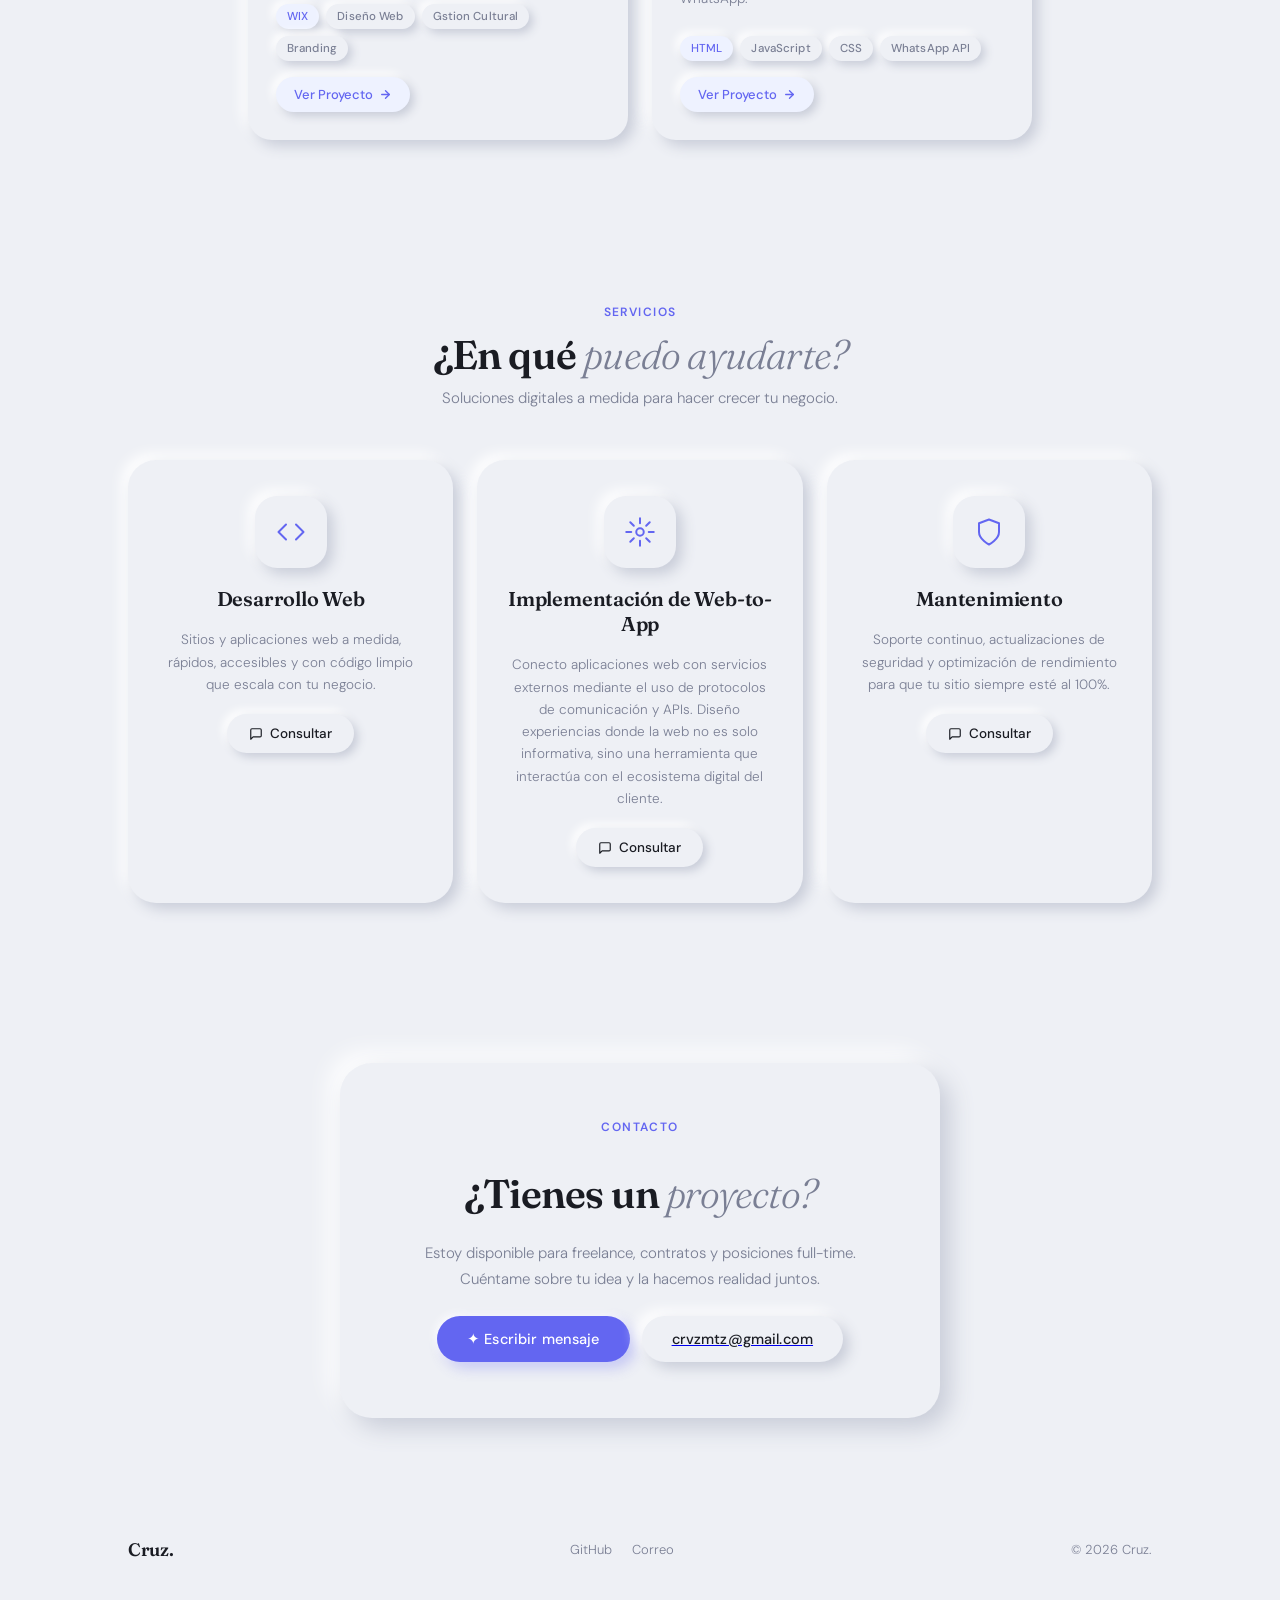
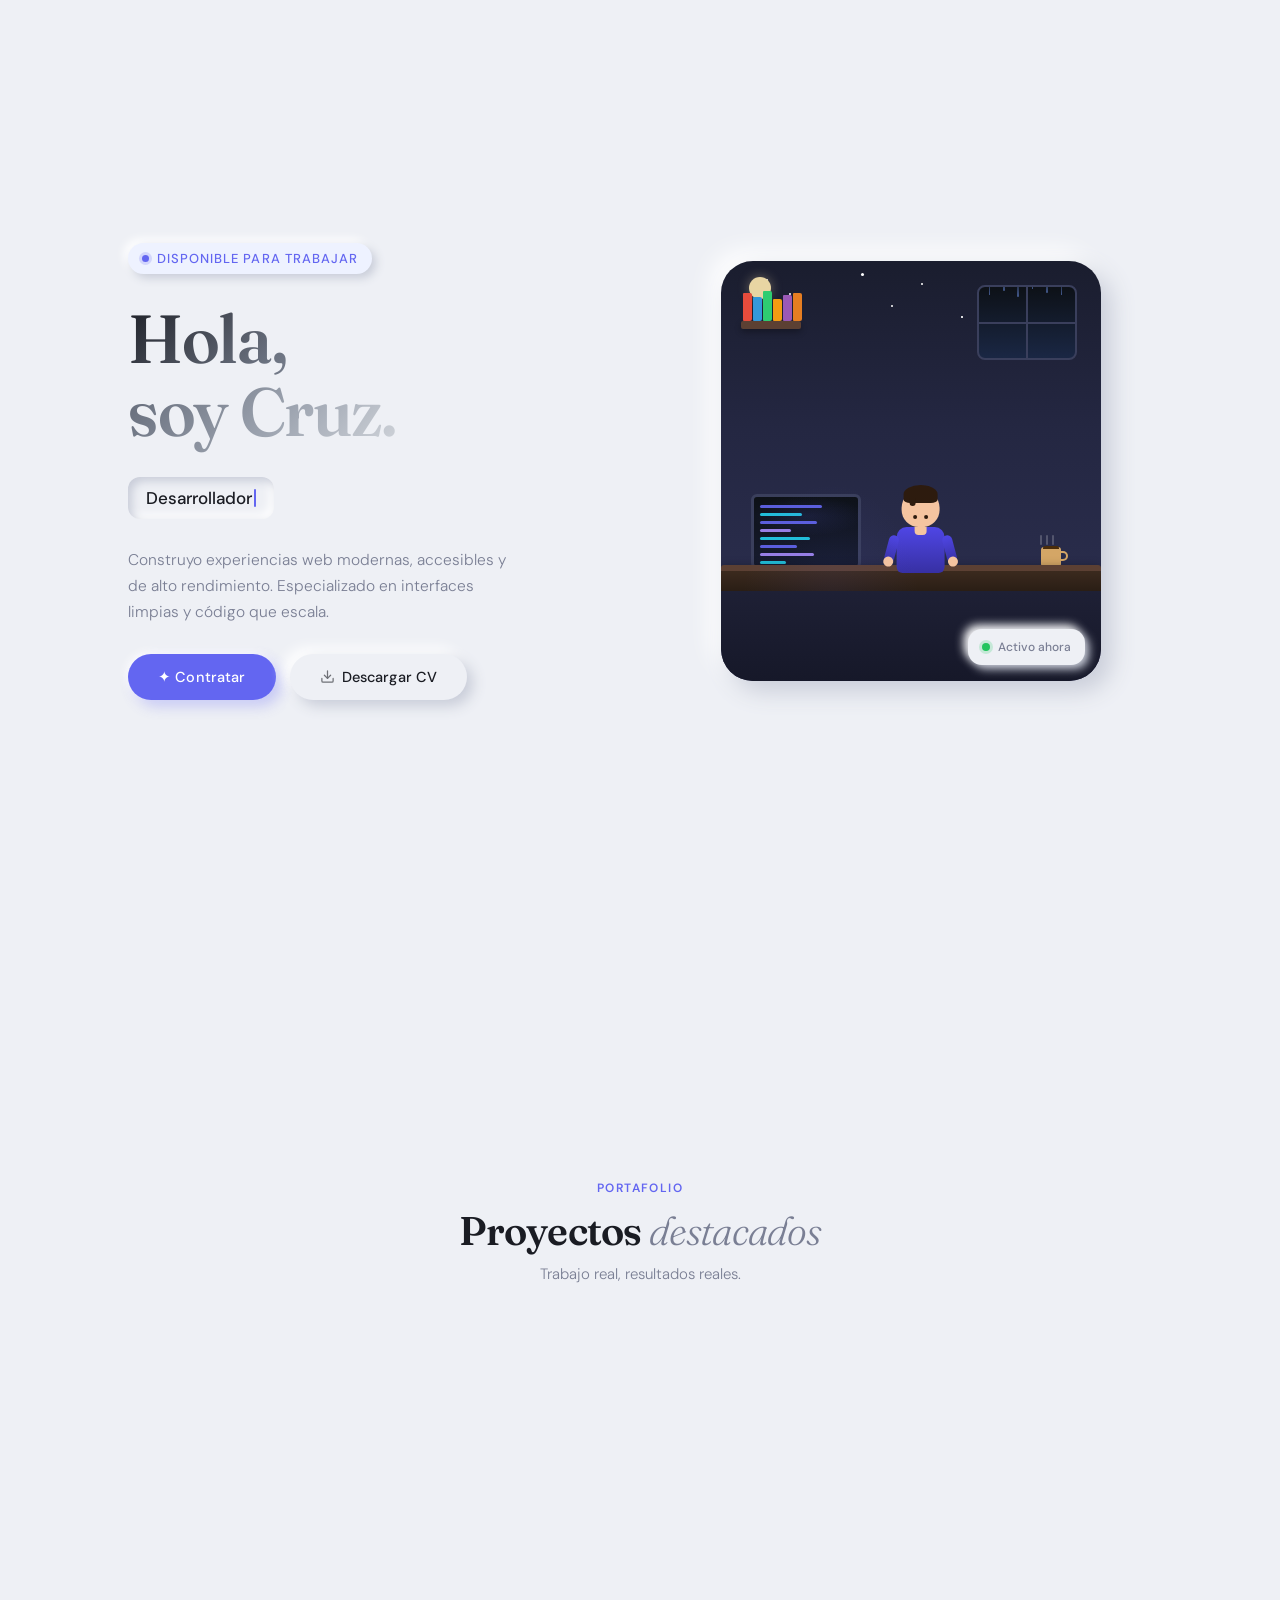
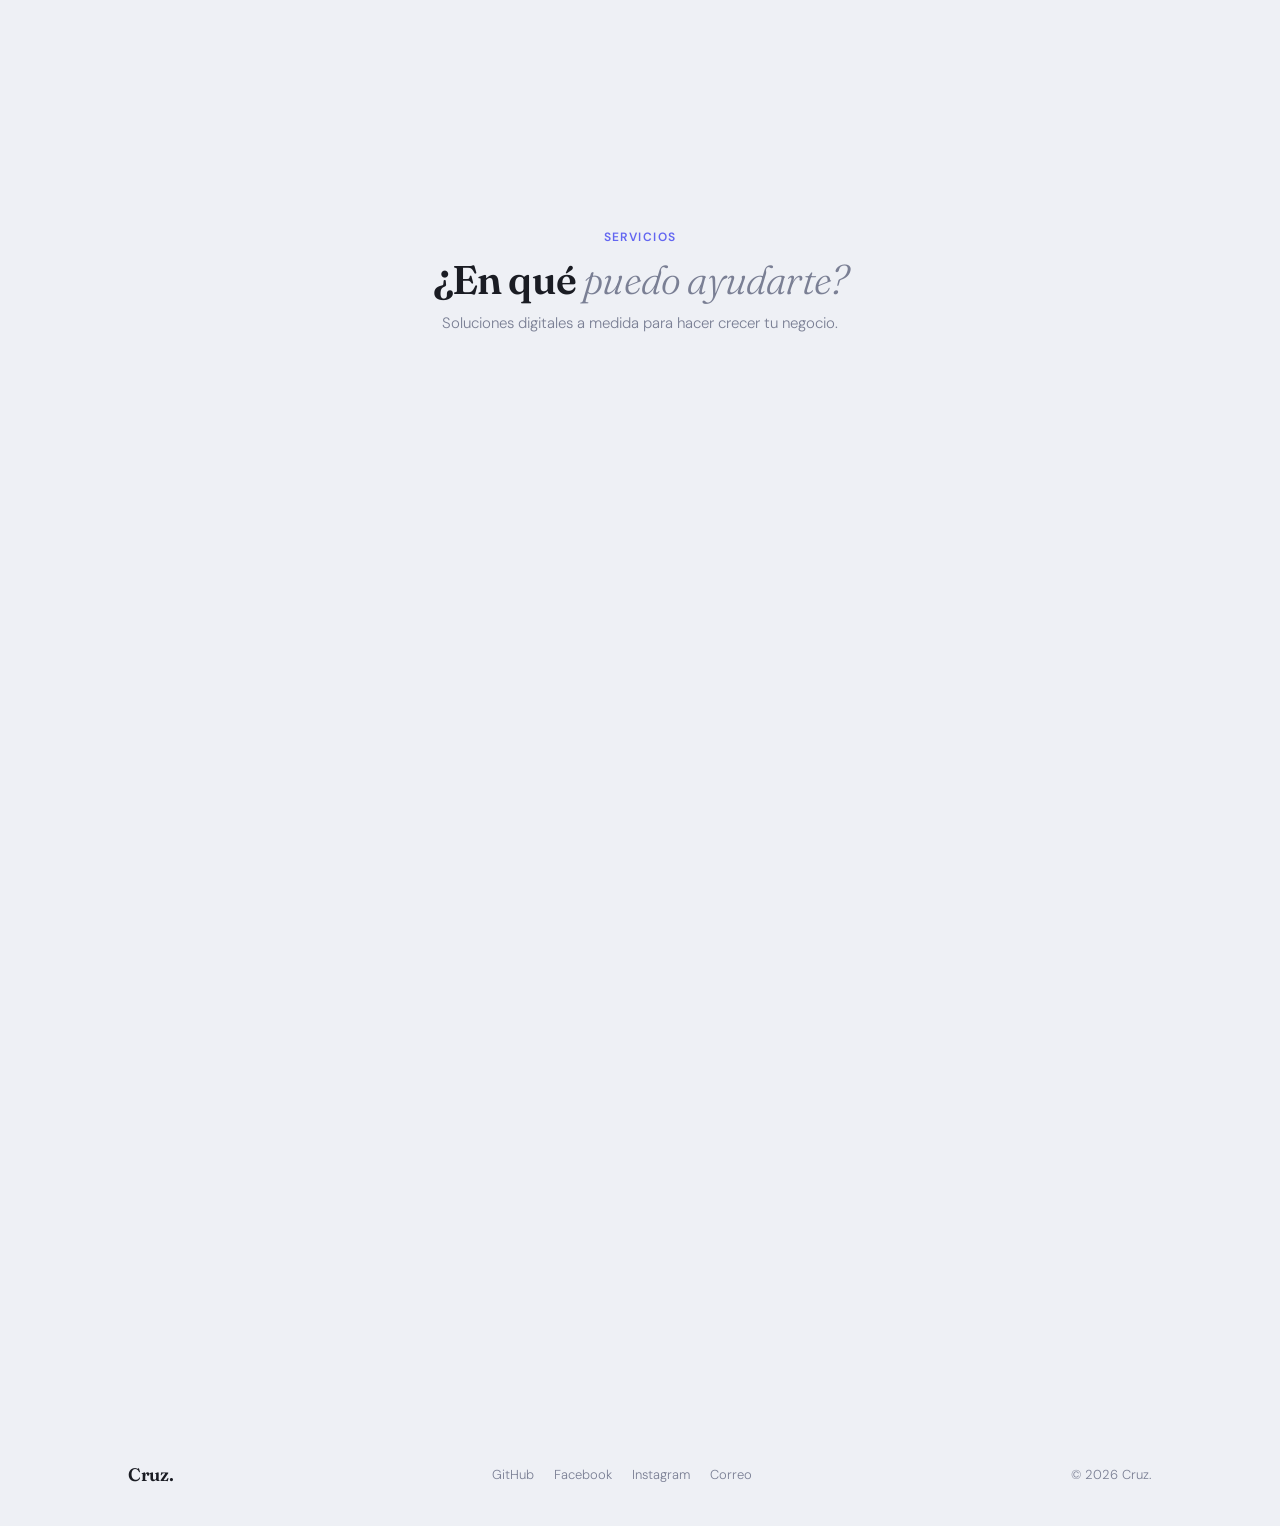
==== commit 78ae39af: "Update index.html" ====
--- a/index.html
+++ b/index.html
@@ -37,12 +37,19 @@
         </div>
 
         <p class="hero-desc">
-          Construyo experiencias web modernas, accesibles y de alto rendimiento.
-          Especializado en interfaces limpias y código que escala.
+          Estudiante de Ingeniería en la UTL. 
+          Me apasiona transformar ideas en soluciones digitales funcionales, 
+          desde interfaces minimalistas hasta automatización de pedidos.
         </p>
 
         <div class="hero-btns">
-          <button class="btn-primary">✦ Contratar</button>
+          <a
+            href="https://wa.me/524771915327"
+            target="_blank"
+          >
+          <button class="btn-primary">✦ Hablemos</button>
+          </a>
+          
           <button class="btn-secondary">
             <svg
               width="15"
@@ -378,6 +385,644 @@
       <div class="cards-grid">
         <div class="project-card reveal">
           <div class="card-icon">🏋️</div>
+          <div class="card-title">Fittbocon</div>
+          <p class="card-desc">
+            Landing page diseñada para la difusión del Festival Internacional de
+            Teatro de Títeres. Enfoque en la gestión de cartelería digital,
+            branding cultural y optimización de la experiencia de usuario para
+            eventos masivos.
+          </p>
+          <div class="badges">
+            <span class="badge accent">WIX</span>
+            <span class="badge">Diseño Web</span>
+            <span class="badge">Gstion Cultural</span>
+            <span class="badge">Branding</span>
+          </div>
+          <a href="https://www.fitbocon.com/" target="_blank">
+            <button class="btn-card">
+              Ver Proyecto
+              <svg
+                width="13"
+                height="13"
+                viewBox="0 0 24 24"
+                fill="none"
+                stroke="currentColor"
+                stroke-width="2.5"
+                stroke-linecap="round"
+                stroke-linejoin="round"
+              >
+                <line x1="5" y1="12" x2="19" y2="12" />
+                <polyline points="12 5 19 12 12 19" />
+              </svg>
+            </button>
+          </a>
+        </div>
+
+        <div class="project-card reveal">
+          <div class="card-icon">⚖️</div>
+          <div class="card-title">Lex Pop - Demo</div>
+          <p class="card-desc">
+            Aplicación web personalizada para la comercialización de palomitas
+            gourmet. zImplementa un sistema de selección de productos con lógica
+            de carrito y canalización de pedidos estructurados mediante
+            integración con WhatsApp.
+          </p>
+          <div class="badges">
+            <span class="badge accent">HTML</span>
+            <span class="badge">JavaScript</span>
+            <span class="badge">CSS</span>
+            <span class="badge">WhatsApp API</span>
+          </div>
+          <a href="https://cruz-mtz.github.io/LexPop-Demo/" target="_blank">
+            <button class="btn-card">
+              Ver Proyecto
+              <svg
+                width="13"
+                height="13"
+                viewBox="0 0 24 24"
+                fill="none"
+                stroke="currentColor"
+                stroke-width="2.5"
+                stroke-linecap="round"
+                stroke-linejoin="round"
+              >
+                <line x1="5" y1="12" x2="19" y2="12" />
+                <polyline points="12 5 19 12 12 19" />
+              </svg>
+            </button>
+          </a>
+        </div>
+      </div>
+    </section>
+
+    <!-- SERVICES -->
+    <section id="services">
+      <div class="section-header">
+        <div class="section-tag">Servicios</div>
+        <h2 class="section-title">¿En qué <em>puedo ayudarte?</em></h2>
+        <p class="section-sub">
+          Soluciones digitales a medida para hacer crecer tu negocio.
+        </p>
+      </div>
+
+      <div class="services-grid">
+        <div class="service-card reveal">
+          <div class="service-icon">
+            <svg
+              width="30"
+              height="30"
+              viewBox="0 0 24 24"
+              fill="none"
+              stroke-width="1.6"
+              stroke-linecap="round"
+              stroke-linejoin="round"
+            >
+              <polyline points="16 18 22 12 16 6" />
+              <polyline points="8 6 2 12 8 18" />
+            </svg>
+          </div>
+          <div class="service-title">Desarrollo Web</div>
+          <p class="service-desc">
+            Sitios y aplicaciones web a medida, rápidos, accesibles y con código
+            limpio que escala con tu negocio.
+          </p>
+
+          <a
+            href="https://wa.me/524771915327?text=Hola%20Cruz,%20me%20interesa%20el%20servicio%20de%20Desarrollo%20Web"
+            target="_blank"
+          >
+            <button class="btn-service">
+              <svg
+                width="14"
+                height="14"
+                viewBox="0 0 24 24"
+                fill="none"
+                stroke="currentColor"
+                stroke-width="2"
+                stroke-linecap="round"
+                stroke-linejoin="round"
+              >
+                <path
+                  d="M21 15a2 2 0 0 1-2 2H7l-4 4V5a2 2 0 0 1 2-2h14a2 2 0 0 1 2 2z"
+                />
+              </svg>
+              Consultar
+            </button>
+          </a>
+        </div>
+
+        <div class="service-card reveal">
+          <div class="service-icon">
+            <svg
+              width="30"
+              height="30"
+              viewBox="0 0 24 24"
+              fill="none"
+              stroke-width="1.6"
+              stroke-linecap="round"
+              stroke-linejoin="round"
+            >
+              <circle cx="12" cy="12" r="3" />
+              <path
+                d="M12 1v4M12 19v4M4.22 4.22l2.83 2.83M16.95 16.95l2.83 2.83M1 12h4M19 12h4M4.22 19.78l2.83-2.83M16.95 7.05l2.83-2.83"
+              />
+            </svg>
+          </div>
+          <div class="service-title">Implementación de Web-to-App</div>
+          <p class="service-desc">
+            Conecto aplicaciones web con servicios externos mediante el uso de
+            protocolos de comunicación y APIs. Diseño experiencias donde la web
+            no es solo informativa, sino una herramienta que interactúa con el
+            ecosistema digital del cliente.
+          </p>
+
+          <a
+            href="https://wa.me/524771915327?text=Hola%20Cruz,%20me%20interesa%20automatizar%20mis%20pedidos%20con%20WhatsApp"
+            target="_blank"
+          >
+            <button class="btn-service">
+              <svg
+                width="14"
+                height="14"
+                viewBox="0 0 24 24"
+                fill="none"
+                stroke="currentColor"
+                stroke-width="2"
+                stroke-linecap="round"
+                stroke-linejoin="round"
+              >
+                <path
+                  d="M21 15a2 2 0 0 1-2 2H7l-4 4V5a2 2 0 0 1 2-2h14a2 2 0 0 1 2 2z"
+                />
+              </svg>
+              Consultar
+            </button>
+          </a>
+        </div>
+
+        <div class="service-card reveal">
+          <div class="service-icon">
+            <svg
+              width="30"
+              height="30"
+              viewBox="0 0 24 24"
+              fill="none"
+              stroke-width="1.6"
+              stroke-linecap="round"
+              stroke-linejoin="round"
+            >
+              <path d="M12 22s8-4 8-10V5l-8-3-8 3v7c0 6 8 10 8 10z" />
+            </svg>
+          </div>
+          <div class="service-title">Mantenimiento</div>
+          <p class="service-desc">
+            Soporte continuo, actualizaciones de seguridad y optimización de
+            rendimiento para que tu sitio siempre esté al 100%.
+          </p>
+          <a href="https://wa.me/524771915327" target="_blank">
+            <button class="btn-service">
+              <svg
+                width="14"
+                height="14"
+                viewBox="0 0 24 24"
+                fill="none"
+                stroke="currentColor"
+                stroke-width="2"
+                stroke-linecap="round"
+                stroke-linejoin="round"
+              >
+                <path
+                  d="M21 15a2 2 0 0 1-2 2H7l-4 4V5a2 2 0 0 1 2-2h14a2 2 0 0 1 2 2z"
+                />
+              </svg>
+              Consultar
+            </button>
+          </a>
+        </div>
+      </div>
+    </section>
+
+    <!-- CONTACT -->
+    <section id="contact">
+      <div class="contact-card reveal">
+        <div class="section-tag">Contacto</div>
+        <h2 class="section-title">¿Tienes un <em>proyecto?</em></h2>
+        <p>
+          Estoy disponible para freelance, contratos y posiciones full-time.
+          Cuéntame sobre tu idea y la hacemos realidad juntos.
+        </p>
+        <div class="contact-btns">
+          <a href="https://wa.me/524771915327" target="_blank"
+            ><button class="btn-primary">✦ Escribir mensaje</button></a
+          >
+
+          <a
+            href="https://mail.google.com/mail/?view=cm&fs=1&to=crvzmtz@gmail.com"
+            target="_blank"
+          >
+            <button class="btn-secondary">crvzmtz@gmail.com</button>
+          </a>
+        </div>
+      </div>
+    </section>
+
+    <!-- FOOTER -->
+    <footer>
+      <div class="footer-logo">Cruz.</div>
+      <div class="footer-links">
+        <a href="https://github.com/Cruz-Mtz" target="_blank">GitHub</a>
+        <a
+          href="https://mail.google.com/mail/?view=cm&fs=1&to=crvzmtz@gmail.com"
+          target="_blank"
+          >Correo</a
+        >
+      </div>
+      <div>© 2026 Cruz.</div>
+    </footer>
+
+    <script src="script.js"></script>
+  </body>
+</html>
+<!doctype html>
+<html lang="es">
+  <head>
+    <meta charset="UTF-8" />
+    <meta name="viewport" content="width=device-width, initial-scale=1.0" />
+    <title>Cruz — Desarrollador Web</title>
+    <link rel="preconnect" href="https://fonts.googleapis.com" />
+    <link
+      href="https://fonts.googleapis.com/css2?family=DM+Sans:ital,opsz,wght@0,9..40,300;0,9..40,400;0,9..40,500;0,9..40,600;1,9..40,300&family=Fraunces:ital,opsz,wght@0,9..144,300;0,9..144,600;1,9..144,300&display=swap"
+      rel="stylesheet"
+    />
+    <link rel="stylesheet" href="styles.css" />
+  </head>
+  <body>
+    <!-- NAV -->
+    <nav>
+      <a href="#hero" class="active">Inicio</a>
+      <a href="#projects">Proyectos</a>
+      <a href="#services">Servicios</a>
+      <a href="#contact">Contacto</a>
+    </nav>
+
+    <!-- HERO -->
+    <section id="hero">
+      <div class="hero-left">
+        <div class="eyebrow">Disponible para trabajar</div>
+
+        <h1>
+          <span class="gradient-text">Hola,<br />soy Cruz.</span>
+        </h1>
+
+        <div class="typewriter-wrap">
+          <div class="typewriter-box">
+            <span id="typed-text">Desarrollador</span>
+            <span class="cursor"></span>
+          </div>
+        </div>
+
+        <p class="hero-desc">
+          Construyo experiencias web modernas, accesibles y de alto rendimiento.
+          Especializado en interfaces limpias y código que escala.
+        </p>
+
+        <div class="hero-btns">
+          <button class="btn-primary">✦ Contratar</button>
+          <button class="btn-secondary">
+            <svg
+              width="15"
+              height="15"
+              viewBox="0 0 24 24"
+              fill="none"
+              stroke="currentColor"
+              stroke-width="2"
+              stroke-linecap="round"
+              stroke-linejoin="round"
+            >
+              <path d="M21 15v4a2 2 0 0 1-2 2H5a2 2 0 0 1-2-2v-4" />
+              <polyline points="7 10 12 15 17 10" />
+              <line x1="12" y1="15" x2="12" y2="3" />
+            </svg>
+            Descargar CV
+          </button>
+        </div>
+      </div>
+
+      <div class="hero-right">
+        <div class="portrait-frame">
+          <!-- Pixel-art illustrated scene -->
+          <div class="scene">
+            <div class="scene-bg"></div>
+
+            <!-- Stars -->
+            <div
+              class="star"
+              style="
+                width: 2px;
+                height: 2px;
+                top: 18px;
+                left: 45px;
+                animation-duration: 2.1s;
+              "
+            ></div>
+            <div
+              class="star"
+              style="
+                width: 2px;
+                height: 2px;
+                top: 32px;
+                left: 68px;
+                animation-duration: 3s;
+              "
+            ></div>
+            <div
+              class="star"
+              style="
+                width: 3px;
+                height: 3px;
+                top: 12px;
+                left: 140px;
+                animation-duration: 2.5s;
+              "
+            ></div>
+            <div
+              class="star"
+              style="
+                width: 2px;
+                height: 2px;
+                top: 44px;
+                left: 170px;
+                animation-duration: 1.8s;
+              "
+            ></div>
+            <div
+              class="star"
+              style="
+                width: 2px;
+                height: 2px;
+                top: 22px;
+                left: 200px;
+                animation-duration: 2.8s;
+              "
+            ></div>
+            <div
+              class="star"
+              style="
+                width: 1.5px;
+                height: 1.5px;
+                top: 55px;
+                left: 240px;
+                animation-duration: 3.2s;
+              "
+            ></div>
+
+            <!-- Moon -->
+            <div class="moon"></div>
+
+            <!-- Window with rain -->
+            <div class="window">
+              <div class="window-cross"></div>
+              <div class="rain">
+                <div
+                  class="raindrop"
+                  style="
+                    left: 10%;
+                    height: 18px;
+                    animation-duration: 0.8s;
+                    animation-delay: 0s;
+                  "
+                ></div>
+                <div
+                  class="raindrop"
+                  style="
+                    left: 25%;
+                    height: 14px;
+                    animation-duration: 0.65s;
+                    animation-delay: 0.2s;
+                  "
+                ></div>
+                <div
+                  class="raindrop"
+                  style="
+                    left: 40%;
+                    height: 20px;
+                    animation-duration: 0.9s;
+                    animation-delay: 0.05s;
+                  "
+                ></div>
+                <div
+                  class="raindrop"
+                  style="
+                    left: 55%;
+                    height: 12px;
+                    animation-duration: 0.7s;
+                    animation-delay: 0.35s;
+                  "
+                ></div>
+                <div
+                  class="raindrop"
+                  style="
+                    left: 70%;
+                    height: 16px;
+                    animation-duration: 0.75s;
+                    animation-delay: 0.15s;
+                  "
+                ></div>
+                <div
+                  class="raindrop"
+                  style="
+                    left: 85%;
+                    height: 18px;
+                    animation-duration: 0.85s;
+                    animation-delay: 0.4s;
+                  "
+                ></div>
+              </div>
+            </div>
+
+            <!-- Bookshelf -->
+            <div class="shelf">
+              <div
+                class="book"
+                style="left: 2px; height: 28px; background: #e74c3c"
+              ></div>
+              <div
+                class="book"
+                style="left: 12px; height: 24px; background: #3498db"
+              ></div>
+              <div
+                class="book"
+                style="left: 22px; height: 30px; background: #2ecc71"
+              ></div>
+              <div
+                class="book"
+                style="left: 32px; height: 22px; background: #f39c12"
+              ></div>
+              <div
+                class="book"
+                style="left: 42px; height: 26px; background: #9b59b6"
+              ></div>
+              <div
+                class="book"
+                style="left: 52px; height: 28px; background: #e67e22"
+              ></div>
+            </div>
+
+            <!-- Monitor -->
+            <div class="monitor">
+              <div
+                class="code-line"
+                style="
+                  top: 8px;
+                  width: 60%;
+                  background: #6366f1;
+                  animation-delay: 0s;
+                "
+              ></div>
+              <div
+                class="code-line"
+                style="
+                  top: 16px;
+                  width: 40%;
+                  background: #22d3ee;
+                  animation-delay: 0.3s;
+                "
+              ></div>
+              <div
+                class="code-line"
+                style="
+                  top: 24px;
+                  width: 55%;
+                  background: #6366f1;
+                  animation-delay: 0.6s;
+                "
+              ></div>
+              <div
+                class="code-line"
+                style="
+                  top: 32px;
+                  width: 30%;
+                  background: #a78bfa;
+                  animation-delay: 0.9s;
+                "
+              ></div>
+              <div
+                class="code-line"
+                style="
+                  top: 40px;
+                  width: 48%;
+                  background: #22d3ee;
+                  animation-delay: 1.2s;
+                "
+              ></div>
+              <div
+                class="code-line"
+                style="
+                  top: 48px;
+                  width: 36%;
+                  background: #6366f1;
+                  animation-delay: 1.5s;
+                "
+              ></div>
+              <div
+                class="code-line"
+                style="
+                  top: 56px;
+                  width: 52%;
+                  background: #a78bfa;
+                  animation-delay: 0.4s;
+                "
+              ></div>
+              <div
+                class="code-line"
+                style="
+                  top: 64px;
+                  width: 25%;
+                  background: #22d3ee;
+                  animation-delay: 0.7s;
+                "
+              ></div>
+            </div>
+            <div class="monitor-stand"></div>
+            <div class="monitor-base"></div>
+            <div class="monitor-glow"></div>
+
+            <!-- Coffee -->
+            <div class="coffee-steam">
+              <div class="steam-line"></div>
+              <div class="steam-line"></div>
+              <div class="steam-line"></div>
+            </div>
+            <div class="coffee"></div>
+
+            <!-- Desk -->
+            <div class="desk"><div class="desk-surface"></div></div>
+
+            <!-- Character -->
+            <div class="character">
+              <div class="char-head">
+                <div class="char-hair"></div>
+                <div class="char-face">
+                  <div class="char-eye"></div>
+                  <div class="char-eye"></div>
+                </div>
+              </div>
+              <div class="char-body">
+                <div class="char-arms">
+                  <div class="char-arm" style="transform: rotate(15deg)">
+                    <div class="char-hand"></div>
+                  </div>
+                  <div class="char-arm" style="transform: rotate(-15deg)">
+                    <div class="char-hand"></div>
+                  </div>
+                </div>
+              </div>
+            </div>
+
+            <div class="ambient"></div>
+            <div class="floor"></div>
+          </div>
+
+          <!-- Online badge -->
+          <div class="portrait-badge">
+            <div class="badge-dot"></div>
+            <span class="badge-text">Activo ahora</span>
+          </div>
+        </div>
+      </div>
+    </section>
+
+    <!-- STATS STRIP -->
+    <div class="stats-strip">
+      <div class="stat-card reveal">
+        <div class="stat-num">1<span>+</span></div>
+        <div class="stat-label">Años de experiencia</div>
+      </div>
+      <div class="stat-card reveal">
+        <div class="stat-num">2<span>+</span></div>
+        <div class="stat-label">Proyectos entregados</div>
+      </div>
+      <div class="stat-card reveal">
+        <div class="stat-num">3<span>+</span></div>
+        <div class="stat-label">Clientes satisfechos</div>
+      </div>
+      <div class="stat-card reveal">
+        <div class="stat-num">4<span>★</span></div>
+        <div class="stat-label">Calificación promedio</div>
+      </div>
+    </div>
+
+    <!-- PROJECTS -->
+    <section id="projects">
+      <div class="section-header">
+        <div class="section-tag">Portafolio</div>
+        <h2 class="section-title">Proyectos <em>destacados</em></h2>
+        <p class="section-sub">Trabajo real, resultados reales.</p>
+      </div>
+
+      <div class="cards-grid">
+        <div class="project-card reveal">
+          <div class="card-icon">🏋️</div>
           <div class="card-title">Fitbocon</div>
           <p class="card-desc">
             Plataforma de gestión para gimnasios con seguimiento de rutinas,
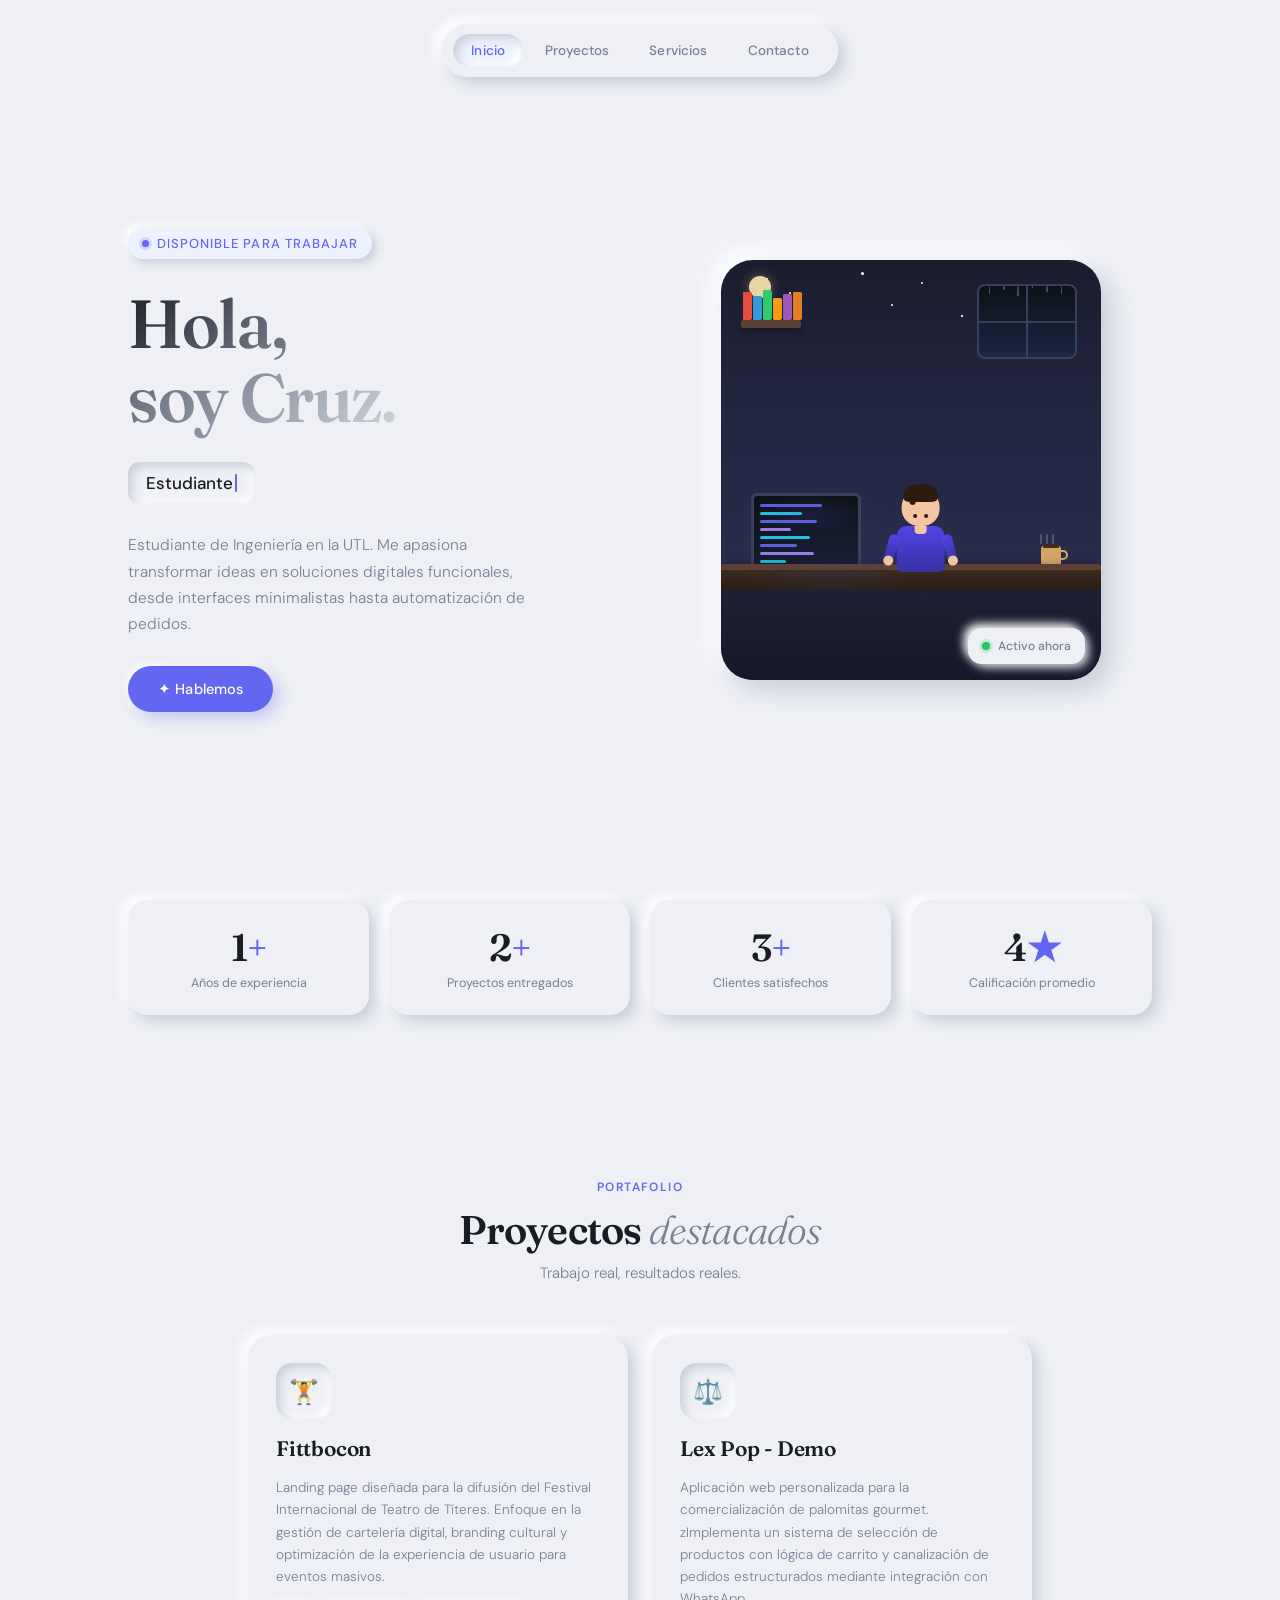
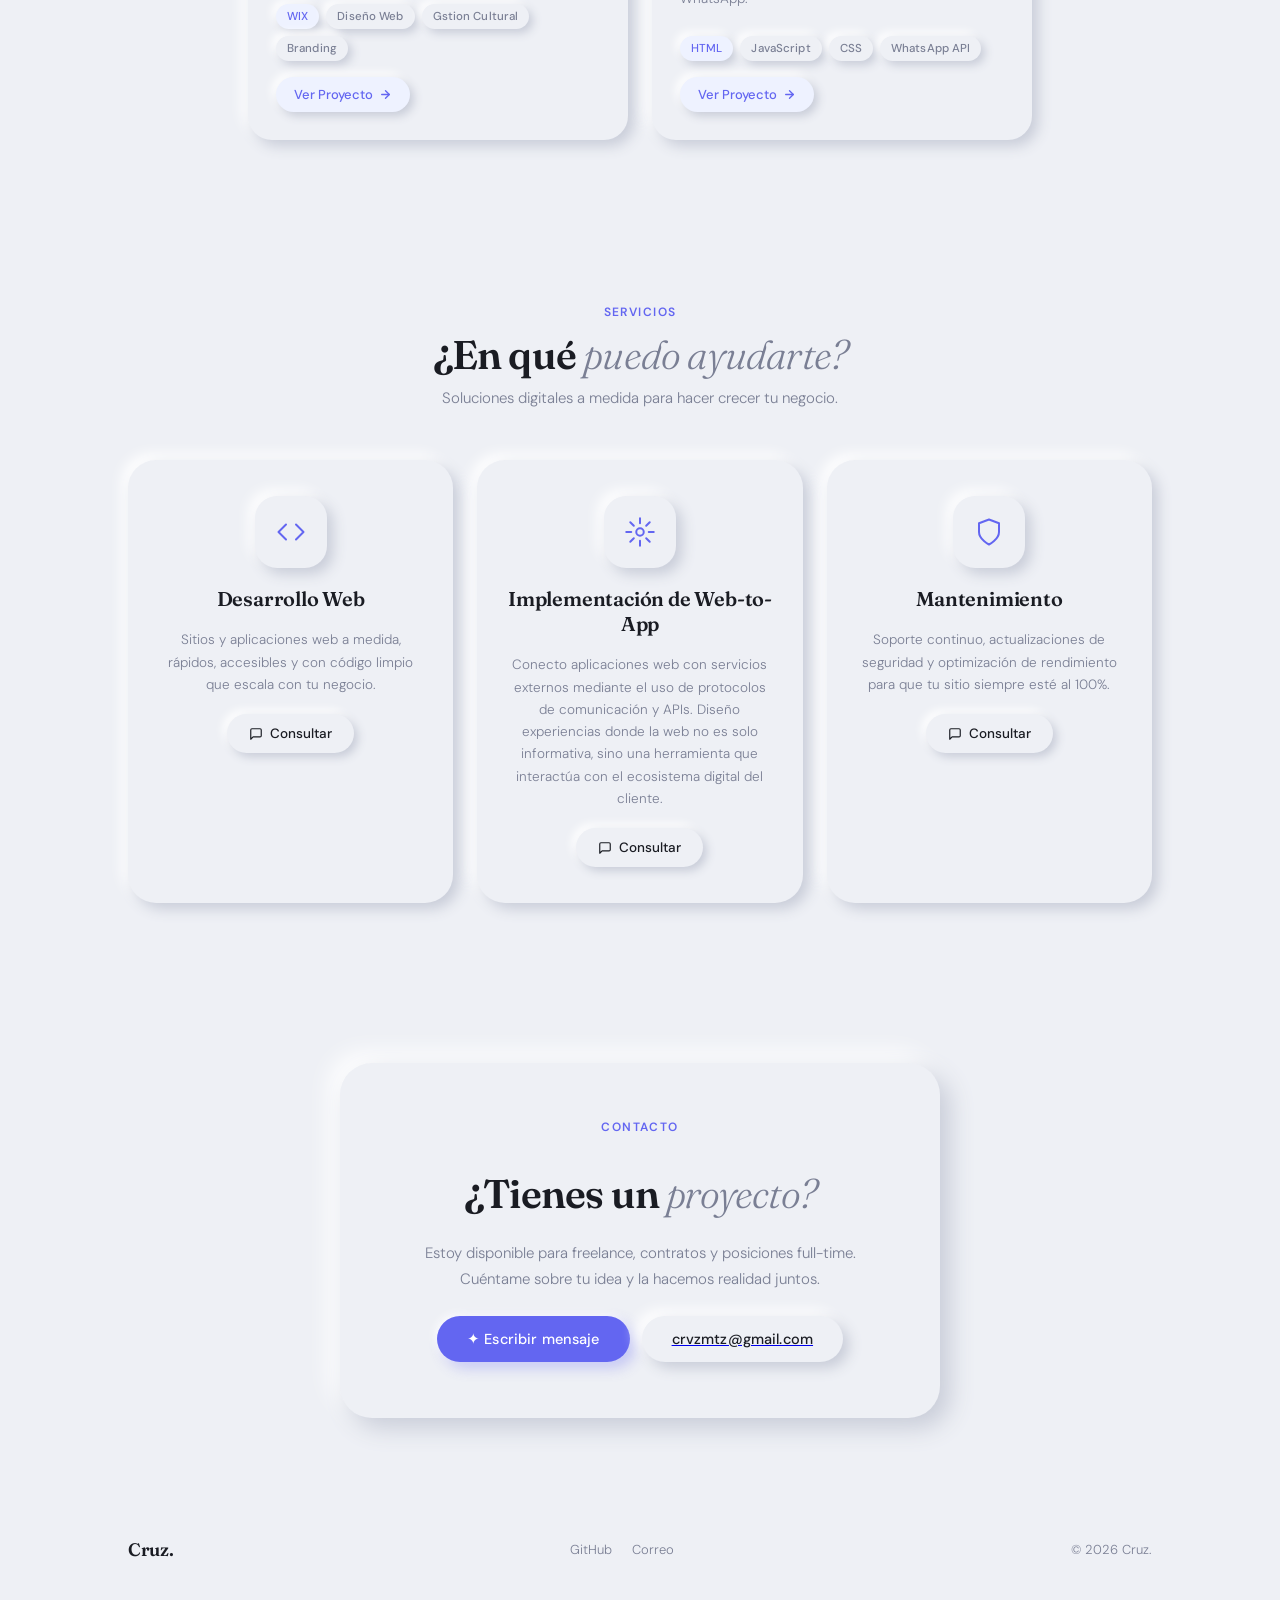
==== commit 8179c7e6: "Update index.html" ====
--- a/index.html
+++ b/index.html
@@ -50,23 +50,6 @@
           <button class="btn-primary">✦ Hablemos</button>
           </a>
           
-          <button class="btn-secondary">
-            <svg
-              width="15"
-              height="15"
-              viewBox="0 0 24 24"
-              fill="none"
-              stroke="currentColor"
-              stroke-width="2"
-              stroke-linecap="round"
-              stroke-linejoin="round"
-            >
-              <path d="M21 15v4a2 2 0 0 1-2 2H5a2 2 0 0 1-2-2v-4" />
-              <polyline points="7 10 12 15 17 10" />
-              <line x1="12" y1="15" x2="12" y2="3" />
-            </svg>
-            Descargar CV
-          </button>
         </div>
       </div>
 
@@ -643,626 +626,3 @@
     <script src="script.js"></script>
   </body>
 </html>
-<!doctype html>
-<html lang="es">
-  <head>
-    <meta charset="UTF-8" />
-    <meta name="viewport" content="width=device-width, initial-scale=1.0" />
-    <title>Cruz — Desarrollador Web</title>
-    <link rel="preconnect" href="https://fonts.googleapis.com" />
-    <link
-      href="https://fonts.googleapis.com/css2?family=DM+Sans:ital,opsz,wght@0,9..40,300;0,9..40,400;0,9..40,500;0,9..40,600;1,9..40,300&family=Fraunces:ital,opsz,wght@0,9..144,300;0,9..144,600;1,9..144,300&display=swap"
-      rel="stylesheet"
-    />
-    <link rel="stylesheet" href="styles.css" />
-  </head>
-  <body>
-    <!-- NAV -->
-    <nav>
-      <a href="#hero" class="active">Inicio</a>
-      <a href="#projects">Proyectos</a>
-      <a href="#services">Servicios</a>
-      <a href="#contact">Contacto</a>
-    </nav>
-
-    <!-- HERO -->
-    <section id="hero">
-      <div class="hero-left">
-        <div class="eyebrow">Disponible para trabajar</div>
-
-        <h1>
-          <span class="gradient-text">Hola,<br />soy Cruz.</span>
-        </h1>
-
-        <div class="typewriter-wrap">
-          <div class="typewriter-box">
-            <span id="typed-text">Desarrollador</span>
-            <span class="cursor"></span>
-          </div>
-        </div>
-
-        <p class="hero-desc">
-          Construyo experiencias web modernas, accesibles y de alto rendimiento.
-          Especializado en interfaces limpias y código que escala.
-        </p>
-
-        <div class="hero-btns">
-          <button class="btn-primary">✦ Contratar</button>
-          <button class="btn-secondary">
-            <svg
-              width="15"
-              height="15"
-              viewBox="0 0 24 24"
-              fill="none"
-              stroke="currentColor"
-              stroke-width="2"
-              stroke-linecap="round"
-              stroke-linejoin="round"
-            >
-              <path d="M21 15v4a2 2 0 0 1-2 2H5a2 2 0 0 1-2-2v-4" />
-              <polyline points="7 10 12 15 17 10" />
-              <line x1="12" y1="15" x2="12" y2="3" />
-            </svg>
-            Descargar CV
-          </button>
-        </div>
-      </div>
-
-      <div class="hero-right">
-        <div class="portrait-frame">
-          <!-- Pixel-art illustrated scene -->
-          <div class="scene">
-            <div class="scene-bg"></div>
-
-            <!-- Stars -->
-            <div
-              class="star"
-              style="
-                width: 2px;
-                height: 2px;
-                top: 18px;
-                left: 45px;
-                animation-duration: 2.1s;
-              "
-            ></div>
-            <div
-              class="star"
-              style="
-                width: 2px;
-                height: 2px;
-                top: 32px;
-                left: 68px;
-                animation-duration: 3s;
-              "
-            ></div>
-            <div
-              class="star"
-              style="
-                width: 3px;
-                height: 3px;
-                top: 12px;
-                left: 140px;
-                animation-duration: 2.5s;
-              "
-            ></div>
-            <div
-              class="star"
-              style="
-                width: 2px;
-                height: 2px;
-                top: 44px;
-                left: 170px;
-                animation-duration: 1.8s;
-              "
-            ></div>
-            <div
-              class="star"
-              style="
-                width: 2px;
-                height: 2px;
-                top: 22px;
-                left: 200px;
-                animation-duration: 2.8s;
-              "
-            ></div>
-            <div
-              class="star"
-              style="
-                width: 1.5px;
-                height: 1.5px;
-                top: 55px;
-                left: 240px;
-                animation-duration: 3.2s;
-              "
-            ></div>
-
-            <!-- Moon -->
-            <div class="moon"></div>
-
-            <!-- Window with rain -->
-            <div class="window">
-              <div class="window-cross"></div>
-              <div class="rain">
-                <div
-                  class="raindrop"
-                  style="
-                    left: 10%;
-                    height: 18px;
-                    animation-duration: 0.8s;
-                    animation-delay: 0s;
-                  "
-                ></div>
-                <div
-                  class="raindrop"
-                  style="
-                    left: 25%;
-                    height: 14px;
-                    animation-duration: 0.65s;
-                    animation-delay: 0.2s;
-                  "
-                ></div>
-                <div
-                  class="raindrop"
-                  style="
-                    left: 40%;
-                    height: 20px;
-                    animation-duration: 0.9s;
-                    animation-delay: 0.05s;
-                  "
-                ></div>
-                <div
-                  class="raindrop"
-                  style="
-                    left: 55%;
-                    height: 12px;
-                    animation-duration: 0.7s;
-                    animation-delay: 0.35s;
-                  "
-                ></div>
-                <div
-                  class="raindrop"
-                  style="
-                    left: 70%;
-                    height: 16px;
-                    animation-duration: 0.75s;
-                    animation-delay: 0.15s;
-                  "
-                ></div>
-                <div
-                  class="raindrop"
-                  style="
-                    left: 85%;
-                    height: 18px;
-                    animation-duration: 0.85s;
-                    animation-delay: 0.4s;
-                  "
-                ></div>
-              </div>
-            </div>
-
-            <!-- Bookshelf -->
-            <div class="shelf">
-              <div
-                class="book"
-                style="left: 2px; height: 28px; background: #e74c3c"
-              ></div>
-              <div
-                class="book"
-                style="left: 12px; height: 24px; background: #3498db"
-              ></div>
-              <div
-                class="book"
-                style="left: 22px; height: 30px; background: #2ecc71"
-              ></div>
-              <div
-                class="book"
-                style="left: 32px; height: 22px; background: #f39c12"
-              ></div>
-              <div
-                class="book"
-                style="left: 42px; height: 26px; background: #9b59b6"
-              ></div>
-              <div
-                class="book"
-                style="left: 52px; height: 28px; background: #e67e22"
-              ></div>
-            </div>
-
-            <!-- Monitor -->
-            <div class="monitor">
-              <div
-                class="code-line"
-                style="
-                  top: 8px;
-                  width: 60%;
-                  background: #6366f1;
-                  animation-delay: 0s;
-                "
-              ></div>
-              <div
-                class="code-line"
-                style="
-                  top: 16px;
-                  width: 40%;
-                  background: #22d3ee;
-                  animation-delay: 0.3s;
-                "
-              ></div>
-              <div
-                class="code-line"
-                style="
-                  top: 24px;
-                  width: 55%;
-                  background: #6366f1;
-                  animation-delay: 0.6s;
-                "
-              ></div>
-              <div
-                class="code-line"
-                style="
-                  top: 32px;
-                  width: 30%;
-                  background: #a78bfa;
-                  animation-delay: 0.9s;
-                "
-              ></div>
-              <div
-                class="code-line"
-                style="
-                  top: 40px;
-                  width: 48%;
-                  background: #22d3ee;
-                  animation-delay: 1.2s;
-                "
-              ></div>
-              <div
-                class="code-line"
-                style="
-                  top: 48px;
-                  width: 36%;
-                  background: #6366f1;
-                  animation-delay: 1.5s;
-                "
-              ></div>
-              <div
-                class="code-line"
-                style="
-                  top: 56px;
-                  width: 52%;
-                  background: #a78bfa;
-                  animation-delay: 0.4s;
-                "
-              ></div>
-              <div
-                class="code-line"
-                style="
-                  top: 64px;
-                  width: 25%;
-                  background: #22d3ee;
-                  animation-delay: 0.7s;
-                "
-              ></div>
-            </div>
-            <div class="monitor-stand"></div>
-            <div class="monitor-base"></div>
-            <div class="monitor-glow"></div>
-
-            <!-- Coffee -->
-            <div class="coffee-steam">
-              <div class="steam-line"></div>
-              <div class="steam-line"></div>
-              <div class="steam-line"></div>
-            </div>
-            <div class="coffee"></div>
-
-            <!-- Desk -->
-            <div class="desk"><div class="desk-surface"></div></div>
-
-            <!-- Character -->
-            <div class="character">
-              <div class="char-head">
-                <div class="char-hair"></div>
-                <div class="char-face">
-                  <div class="char-eye"></div>
-                  <div class="char-eye"></div>
-                </div>
-              </div>
-              <div class="char-body">
-                <div class="char-arms">
-                  <div class="char-arm" style="transform: rotate(15deg)">
-                    <div class="char-hand"></div>
-                  </div>
-                  <div class="char-arm" style="transform: rotate(-15deg)">
-                    <div class="char-hand"></div>
-                  </div>
-                </div>
-              </div>
-            </div>
-
-            <div class="ambient"></div>
-            <div class="floor"></div>
-          </div>
-
-          <!-- Online badge -->
-          <div class="portrait-badge">
-            <div class="badge-dot"></div>
-            <span class="badge-text">Activo ahora</span>
-          </div>
-        </div>
-      </div>
-    </section>
-
-    <!-- STATS STRIP -->
-    <div class="stats-strip">
-      <div class="stat-card reveal">
-        <div class="stat-num">1<span>+</span></div>
-        <div class="stat-label">Años de experiencia</div>
-      </div>
-      <div class="stat-card reveal">
-        <div class="stat-num">2<span>+</span></div>
-        <div class="stat-label">Proyectos entregados</div>
-      </div>
-      <div class="stat-card reveal">
-        <div class="stat-num">3<span>+</span></div>
-        <div class="stat-label">Clientes satisfechos</div>
-      </div>
-      <div class="stat-card reveal">
-        <div class="stat-num">4<span>★</span></div>
-        <div class="stat-label">Calificación promedio</div>
-      </div>
-    </div>
-
-    <!-- PROJECTS -->
-    <section id="projects">
-      <div class="section-header">
-        <div class="section-tag">Portafolio</div>
-        <h2 class="section-title">Proyectos <em>destacados</em></h2>
-        <p class="section-sub">Trabajo real, resultados reales.</p>
-      </div>
-
-      <div class="cards-grid">
-        <div class="project-card reveal">
-          <div class="card-icon">🏋️</div>
-          <div class="card-title">Fitbocon</div>
-          <p class="card-desc">
-            Plataforma de gestión para gimnasios con seguimiento de rutinas,
-            pagos y comunicación con entrenadores en tiempo real.
-          </p>
-          <div class="badges">
-            <span class="badge accent">WIX</span>
-            <span class="badge">Diseño Web</span>
-            <span class="badge">SEO Basico</span>
-            <span class="badge">Branding</span>
-          </div>
-          <a href="https://www.fitbocon.com/" target="_blank">
-            <button class="btn-card">
-            Ver Proyecto
-            <svg
-              width="13"
-              height="13"
-              viewBox="0 0 24 24"
-              fill="none"
-              stroke="currentColor"
-              stroke-width="2.5"
-              stroke-linecap="round"
-              stroke-linejoin="round"
-            >
-              <line x1="5" y1="12" x2="19" y2="12" />
-              <polyline points="12 5 19 12 12 19" />
-            </svg>
-          </button>
-          </a>
-        </div>
-
-        <div class="project-card reveal">
-          <div class="card-icon">⚖️</div>
-          <div class="card-title">Lex Pop</div>
-          <p class="card-desc">
-            Aplicación de consulta legal con base de datos de jurisprudencia,
-            búsqueda semántica e integración con APIs gubernamentales.
-          </p>
-          <div class="badges">
-            <span class="badge accent">Html</span>
-            <span class="badge">JavaScript</span>
-            <span class="badge">Css</span>
-            <span class="badge">WhatsApp API</span>
-          </div>
-          <button class="btn-card">
-            Ver Proyecto
-            <svg
-              width="13"
-              height="13"
-              viewBox="0 0 24 24"
-              fill="none"
-              stroke="currentColor"
-              stroke-width="2.5"
-              stroke-linecap="round"
-              stroke-linejoin="round"
-            >
-              <line x1="5" y1="12" x2="19" y2="12" />
-              <polyline points="12 5 19 12 12 19" />
-            </svg>
-          </button>
-        </div>
-      </div>
-    </section>
-
-    <!-- SERVICES -->
-    <section id="services">
-      <div class="section-header">
-        <div class="section-tag">Servicios</div>
-        <h2 class="section-title">¿En qué <em>puedo ayudarte?</em></h2>
-        <p class="section-sub">
-          Soluciones digitales a medida para hacer crecer tu negocio.
-        </p>
-      </div>
-
-      <div class="services-grid">
-        <div class="service-card reveal">
-          <div class="service-icon">
-            <svg
-              width="30"
-              height="30"
-              viewBox="0 0 24 24"
-              fill="none"
-              stroke-width="1.6"
-              stroke-linecap="round"
-              stroke-linejoin="round"
-            >
-              <polyline points="16 18 22 12 16 6" />
-              <polyline points="8 6 2 12 8 18" />
-            </svg>
-          </div>
-          <div class="service-title">Desarrollo Web</div>
-          <p class="service-desc">
-            Sitios y aplicaciones web a medida, rápidos, accesibles y con código
-            limpio que escala con tu negocio.
-          </p>
-          <button class="btn-service">
-            <svg
-              width="14"
-              height="14"
-              viewBox="0 0 24 24"
-              fill="none"
-              stroke="currentColor"
-              stroke-width="2"
-              stroke-linecap="round"
-              stroke-linejoin="round"
-            >
-              <path
-                d="M21 15a2 2 0 0 1-2 2H7l-4 4V5a2 2 0 0 1 2-2h14a2 2 0 0 1 2 2z"
-              />
-            </svg>
-            Consultar
-          </button>
-        </div>
-
-        <div class="service-card reveal">
-          <div class="service-icon">
-            <svg
-              width="30"
-              height="30"
-              viewBox="0 0 24 24"
-              fill="none"
-              stroke-width="1.6"
-              stroke-linecap="round"
-              stroke-linejoin="round"
-            >
-              <circle cx="12" cy="12" r="3" />
-              <path
-                d="M12 1v4M12 19v4M4.22 4.22l2.83 2.83M16.95 16.95l2.83 2.83M1 12h4M19 12h4M4.22 19.78l2.83-2.83M16.95 7.05l2.83-2.83"
-              />
-            </svg>
-          </div>
-          <div class="service-title">Implementación de Web-to-App</div>
-          <p class="service-desc">
-            Conecto aplicaciones web con servicios externos mediante el uso de protocolos de comunicación y APIs. 
-            Diseño experiencias donde la web no es solo informativa, sino una herramienta que interactúa con el ecosistema digital del cliente.
-          </p>
-          <button class="btn-service">
-            <svg
-              width="14"
-              height="14"
-              viewBox="0 0 24 24"
-              fill="none"
-              stroke="currentColor"
-              stroke-width="2"
-              stroke-linecap="round"
-              stroke-linejoin="round"
-            >
-              <path
-                d="M21 15a2 2 0 0 1-2 2H7l-4 4V5a2 2 0 0 1 2-2h14a2 2 0 0 1 2 2z"
-              />
-            </svg>
-            Consultar
-          </button>
-        </div>
-
-        <div class="service-card reveal">
-          <div class="service-icon">
-            <svg
-              width="30"
-              height="30"
-              viewBox="0 0 24 24"
-              fill="none"
-              stroke-width="1.6"
-              stroke-linecap="round"
-              stroke-linejoin="round"
-            >
-              <path d="M12 22s8-4 8-10V5l-8-3-8 3v7c0 6 8 10 8 10z" />
-            </svg>
-          </div>
-          <div class="service-title">Mantenimiento</div>
-          <p class="service-desc">
-            Soporte continuo, actualizaciones de seguridad y optimización de
-            rendimiento para que tu sitio siempre esté al 100%.
-          </p>
-          <button class="btn-service">
-            <svg
-              width="14"
-              height="14"
-              viewBox="0 0 24 24"
-              fill="none"
-              stroke="currentColor"
-              stroke-width="2"
-              stroke-linecap="round"
-              stroke-linejoin="round"
-            >
-              <path
-                d="M21 15a2 2 0 0 1-2 2H7l-4 4V5a2 2 0 0 1 2-2h14a2 2 0 0 1 2 2z"
-              />
-            </svg>
-            Consultar
-          </button>
-        </div>
-      </div>
-    </section>
-
-    <!-- CONTACT -->
-    <section id="contact">
-      <div class="contact-card reveal">
-        <div class="section-tag">Contacto</div>
-        <h2 class="section-title">¿Tienes un <em>proyecto?</em></h2>
-        <p>
-          Estoy disponible para freelance, contratos y posiciones full-time.
-          Cuéntame sobre tu idea y la hacemos realidad juntos.
-        </p>
-        <div class="contact-btns">
-          <button class="btn-primary">✦ Escribir mensaje</button>
-          <button class="btn-secondary">
-            <svg
-              width="15"
-              height="15"
-              viewBox="0 0 24 24"
-              fill="none"
-              stroke="currentColor"
-              stroke-width="2"
-              stroke-linecap="round"
-              stroke-linejoin="round"
-            >
-              <path
-                d="M4 4h16c1.1 0 2 .9 2 2v12c0 1.1-.9 2-2 2H4c-1.1 0-2-.9-2-2V6c0-1.1.9-2 2-2z"
-              />
-              <polyline points="22,6 12,13 2,6" />
-            </svg>
-            crvzmtz@gmail.com
-          </button>
-        </div>
-      </div>
-    </section>
-
-    <!-- FOOTER -->
-    <footer>
-      <div class="footer-logo">Cruz.</div>
-      <div class="footer-links">
-        <a href="#">GitHub</a>
-        <a href="#">Facebook</a>
-        <a href="#">Instagram</a>
-        <a href="#">Correo</a>
-      </div>
-      <div>© 2026 Cruz.</div>
-    </footer>
-
-    <script src="script.js"></script>
-  </body>
-</html>
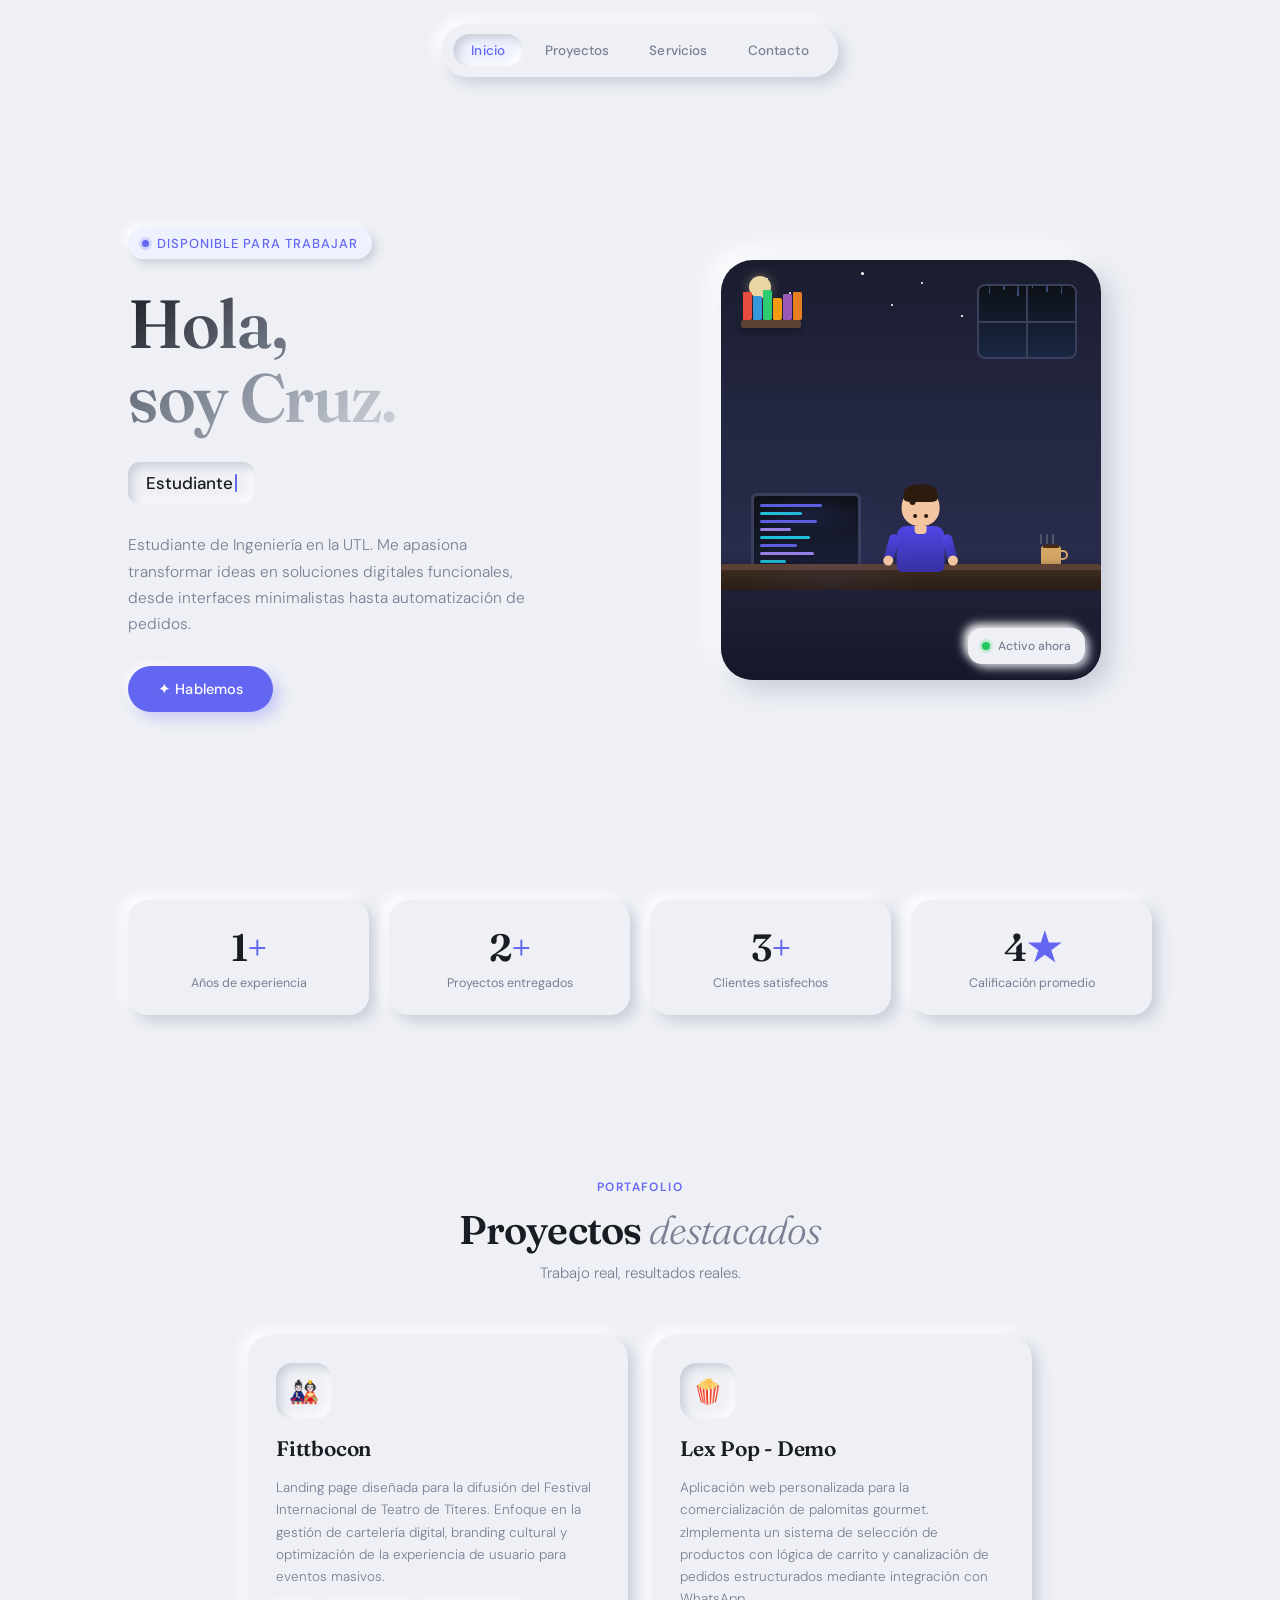
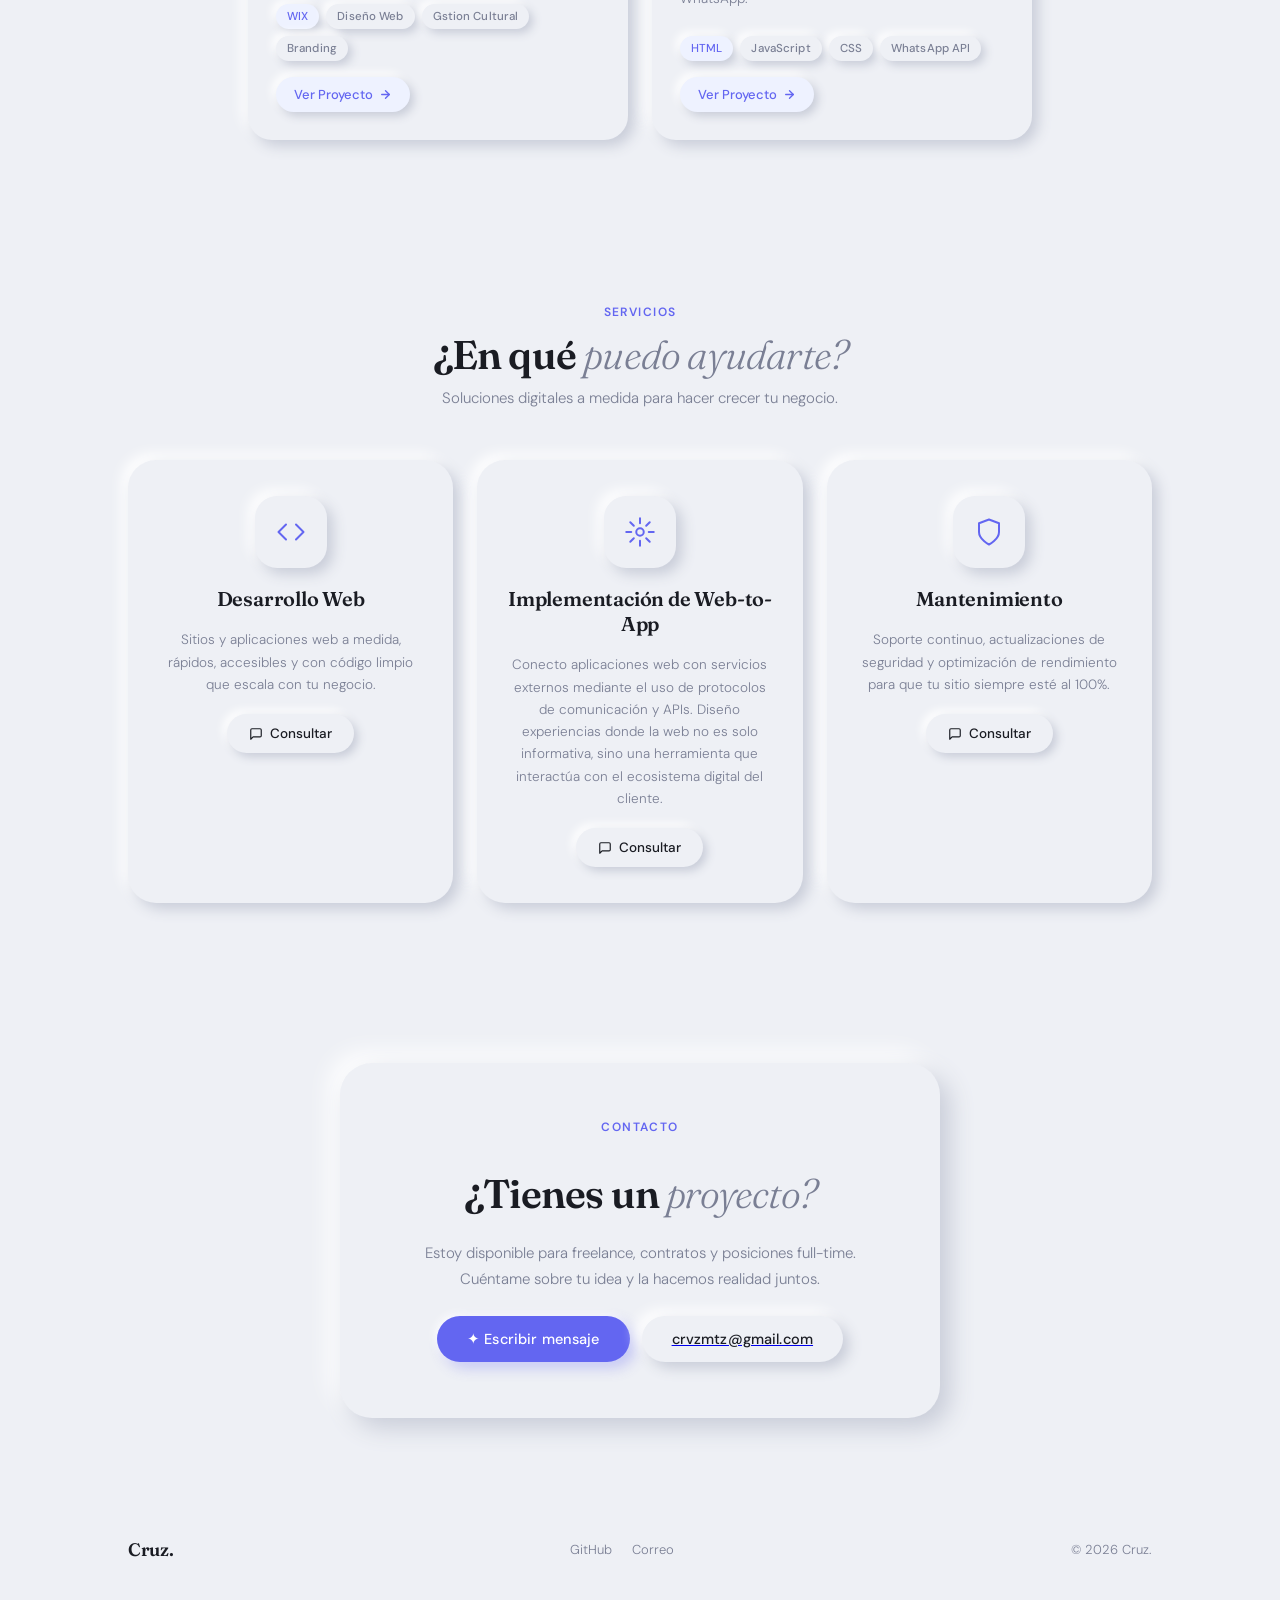
==== commit 75c92652: "Update index.html" ====
--- a/index.html
+++ b/index.html
@@ -367,7 +367,7 @@
 
       <div class="cards-grid">
         <div class="project-card reveal">
-          <div class="card-icon">🏋️</div>
+          <div class="card-icon">🎎</div>
           <div class="card-title">Fittbocon</div>
           <p class="card-desc">
             Landing page diseñada para la difusión del Festival Internacional de
@@ -402,7 +402,7 @@
         </div>
 
         <div class="project-card reveal">
-          <div class="card-icon">⚖️</div>
+          <div class="card-icon">🍿</div>
           <div class="card-title">Lex Pop - Demo</div>
           <p class="card-desc">
             Aplicación web personalizada para la comercialización de palomitas
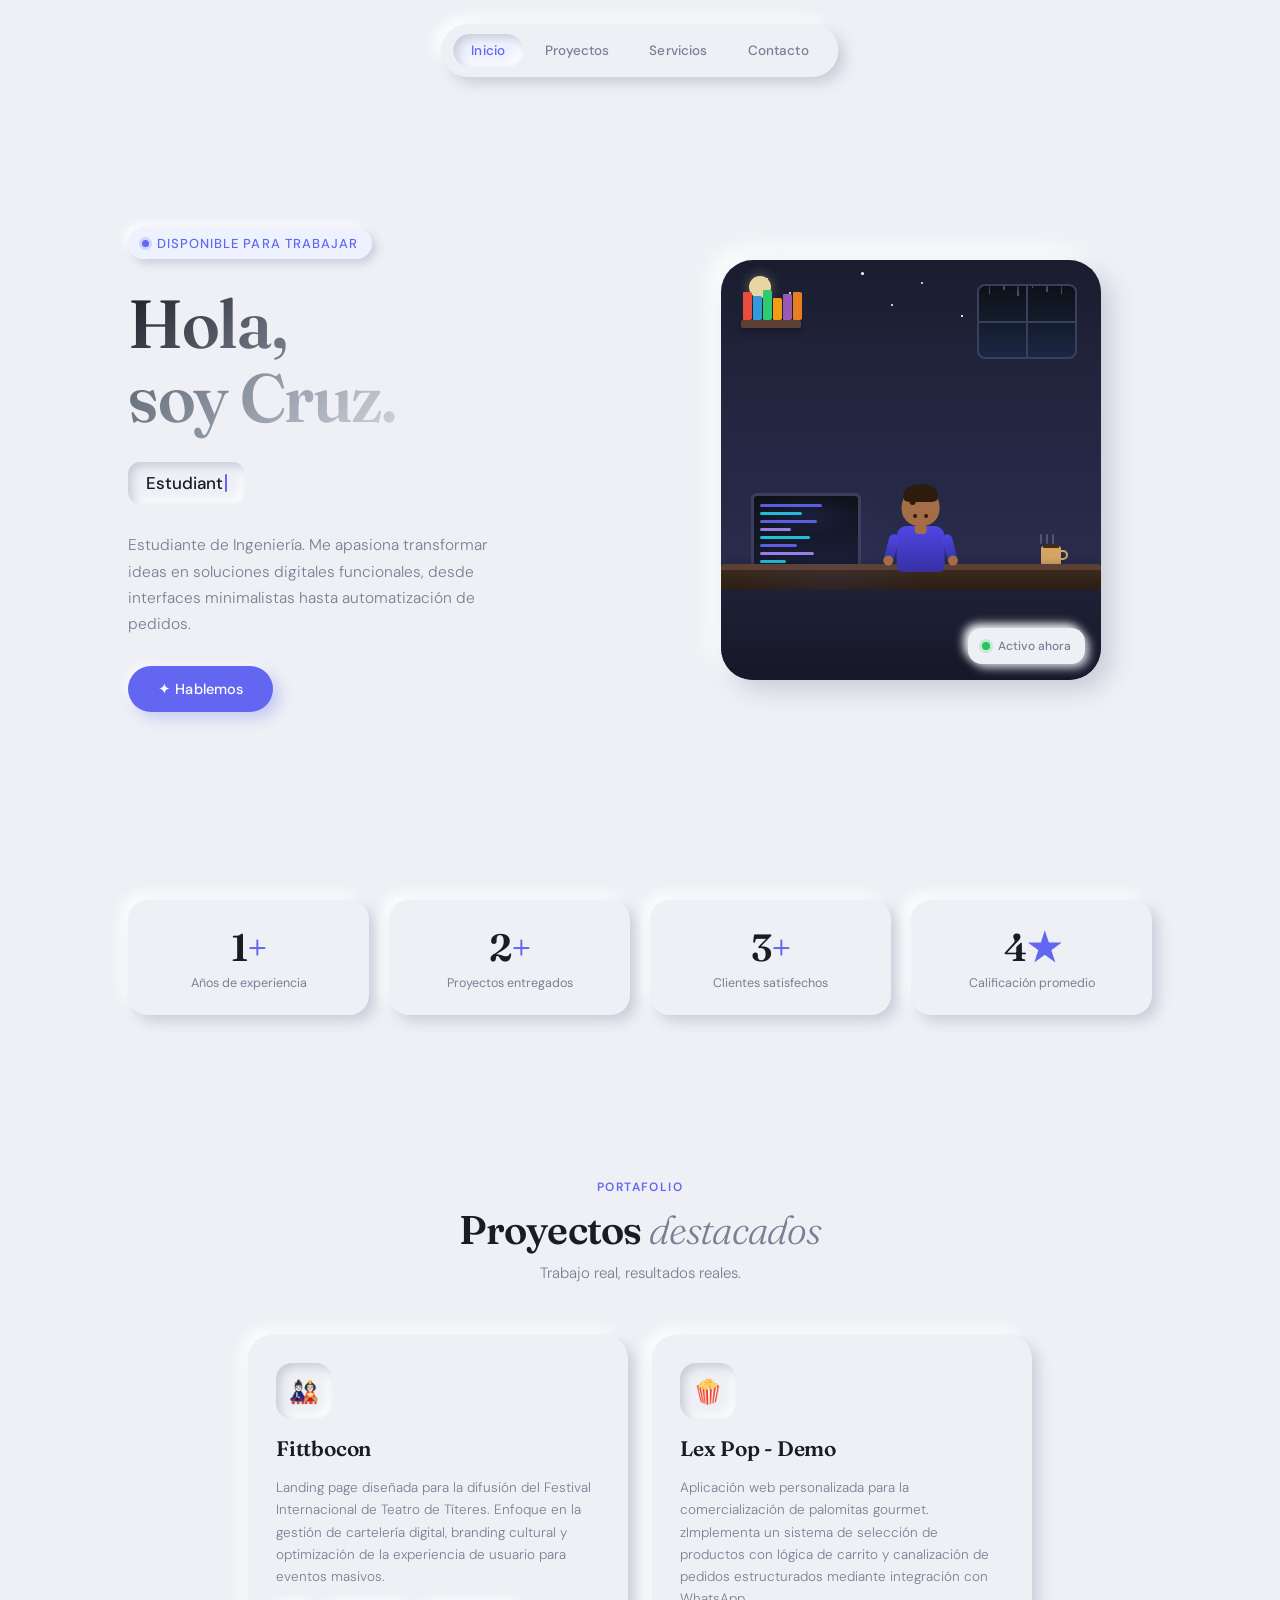
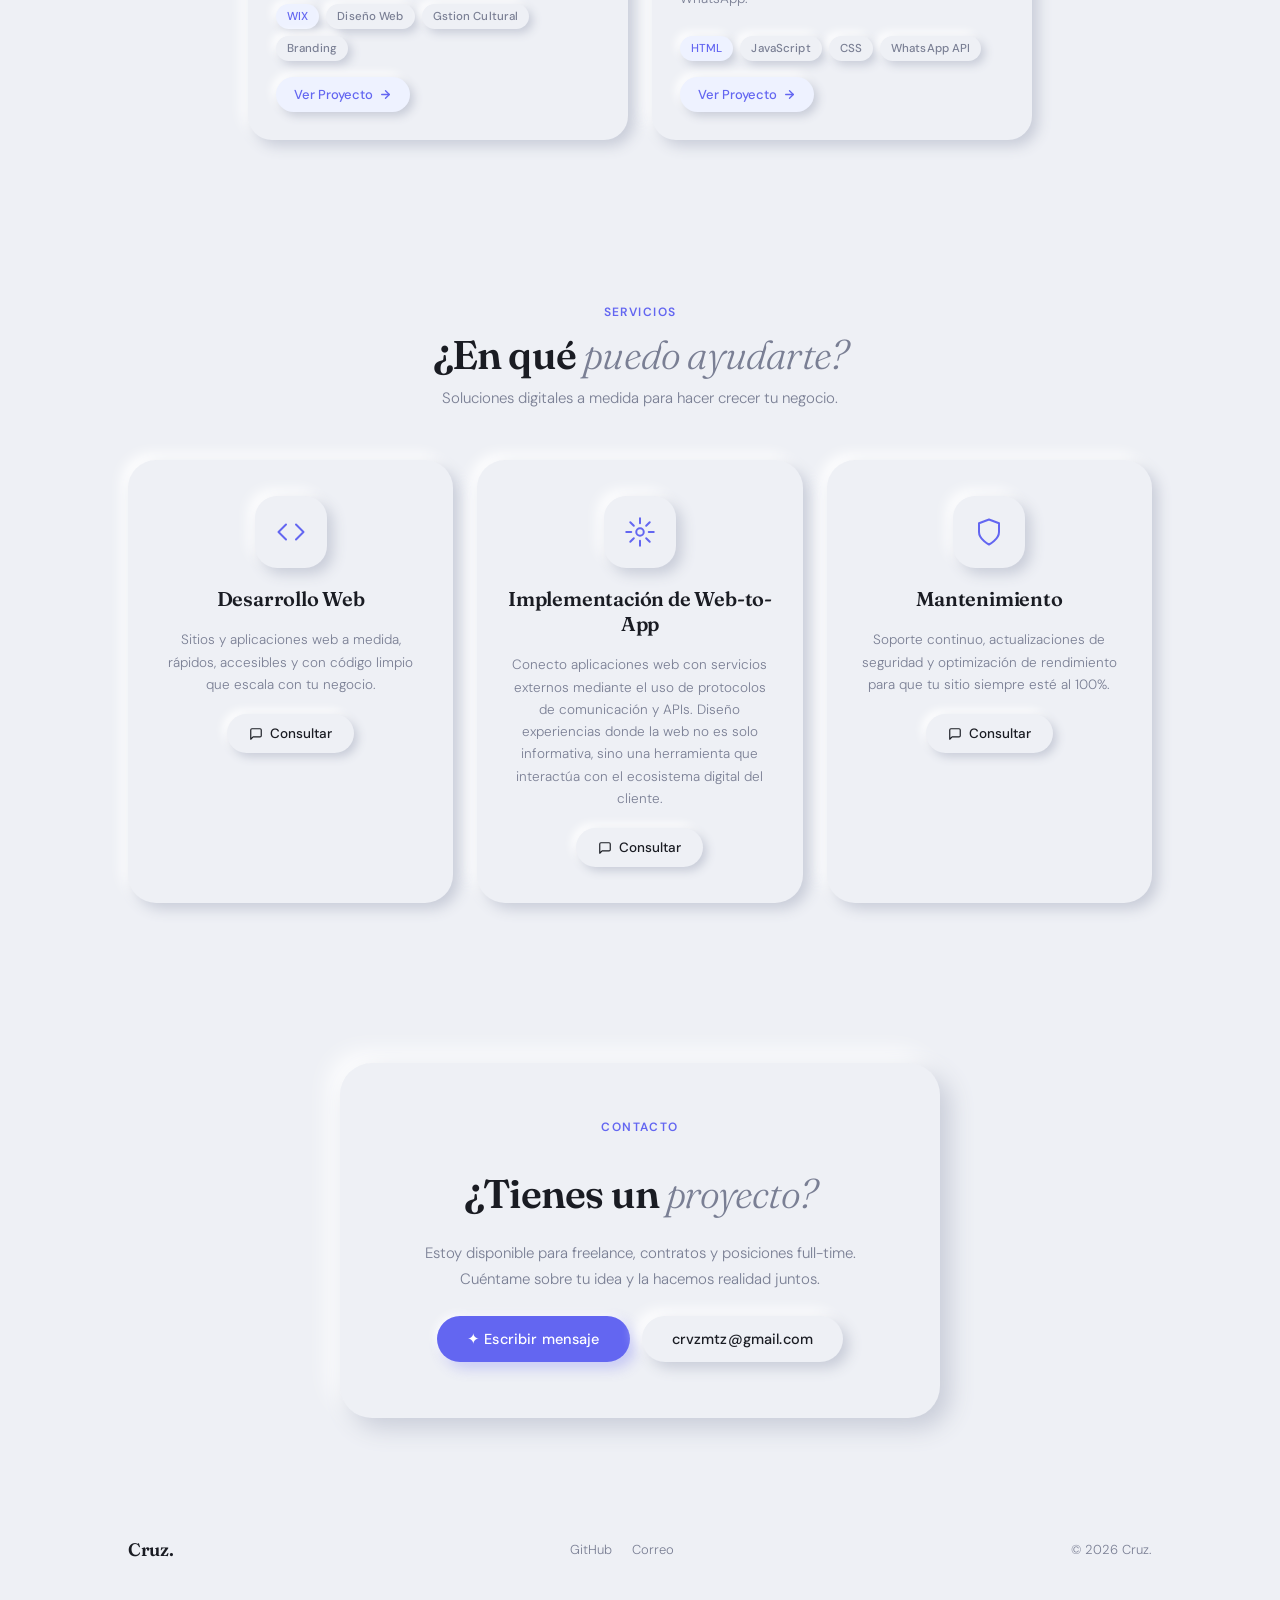
==== commit 6c992fa8: "Update index.html" ====
--- a/index.html
+++ b/index.html
@@ -37,7 +37,7 @@
         </div>
 
         <p class="hero-desc">
-          Estudiante de Ingeniería en la UTL. 
+          Estudiante de Ingeniería. 
           Me apasiona transformar ideas en soluciones digitales funcionales, 
           desde interfaces minimalistas hasta automatización de pedidos.
         </p>
--- a/styles.css
+++ b/styles.css
@@ -19,6 +19,11 @@
     10px 10px 24px var(--shadow-dark), -10px -10px 24px var(--shadow-light);
 }
 
+a {
+  text-decoration: none;
+  color: inherit;
+}
+
 *,
 *::before,
 *::after {
@@ -264,6 +269,7 @@
   display: flex;
   align-items: center;
   gap: 7px;
+  text-decoration: none;
 }
 
 .btn-secondary:hover {
@@ -554,7 +560,7 @@
 .char-head {
   width: 38px;
   height: 38px;
-  background: #f5c4a0;
+  background: #a56d45;
   border-radius: 50% 50% 45% 45%;
   position: relative;
   margin: 0 auto;
@@ -616,7 +622,7 @@
   transform: translateX(-50%);
   width: 12px;
   height: 8px;
-  background: #f5c4a0;
+  background: #a56d45;
   border-radius: 0 0 4px 4px;
 }
 
@@ -645,7 +651,7 @@
   transform: translateX(-50%);
   width: 10px;
   height: 10px;
-  background: #f5c4a0;
+  background: #a56d45;
   border-radius: 50%;
 }
 
@@ -1135,3 +1141,208 @@
   background: var(--shadow-dark);
   border-radius: 10px;
 }
+
+/* ══════════════════════════════════════════
+   RESPONSIVE — TABLET  (≤ 1024px)
+══════════════════════════════════════════ */
+@media (max-width: 1024px) {
+  /* Hero: reducir gap y padding */
+  #hero {
+    padding: 110px 36px 70px;
+    gap: 40px;
+  }
+
+  /* Illustration frame un poco más pequeño */
+  .portrait-frame {
+    width: 320px;
+    height: 360px;
+  }
+
+  /* Stats: 2 columnas */
+  .stats-strip {
+    grid-template-columns: repeat(2, 1fr);
+    padding: 0 36px;
+  }
+
+  /* Services: 2 columnas */
+  .services-grid {
+    grid-template-columns: repeat(2, 1fr);
+  }
+
+  /* Sections padding */
+  section {
+    padding: 70px 36px;
+  }
+
+  .contact-card {
+    padding: 48px 48px;
+  }
+
+  footer {
+    padding: 0 36px 36px;
+  }
+}
+
+/*RESPONSIVE — MOBILE  (≤ 768px) */
+@media (max-width: 768px) {
+  /* ── NAV: pill más compacto ── */
+  nav {
+    top: 16px;
+    padding: 8px 8px;
+    gap: 2px;
+    /* Evita que se salga de la pantalla en pantallas muy pequeñas */
+    max-width: calc(100vw - 32px);
+  }
+
+  nav a {
+    font-size: 12px;
+    padding: 7px 13px;
+  }
+
+  /* ── HERO: una sola columna, ilustración arriba ── */
+  #hero {
+    grid-template-columns: 1fr;
+    grid-template-rows: auto auto;
+    min-height: auto;
+    padding: 100px 24px 60px;
+    gap: 40px;
+    text-align: center;
+  }
+
+  /* Ilustración primero (orden visual) */
+  .hero-right {
+    order: -1;
+  }
+
+  .portrait-frame {
+    width: 280px;
+    height: 310px;
+    margin: 0 auto;
+  }
+
+  /* Centrar elementos del hero-left */
+  .hero-left {
+    align-items: center;
+    gap: 22px;
+  }
+
+  .hero-desc {
+    max-width: 100%;
+    text-align: center;
+  }
+
+  .hero-btns {
+    justify-content: center;
+  }
+
+  .stats-strip {
+    grid-template-columns: repeat(2, 1fr);
+    padding: 0 24px;
+    margin-bottom: 60px;
+    gap: 14px;
+  }
+
+  .stat-num {
+    font-size: 30px;
+  }
+
+  /* ── PROYECTOS: tarjetas de ancho completo ── */
+  .cards-grid {
+    flex-direction: column;
+    align-items: stretch;
+  }
+
+  .project-card {
+    max-width: 100%;
+    flex: 1 1 auto;
+  }
+
+  /* ── SERVICIOS: 1 columna ── */
+  .services-grid {
+    grid-template-columns: 1fr;
+  }
+
+  /* ── SECCIONES ── */
+  section {
+    padding: 60px 24px;
+  }
+
+  .section-header {
+    margin-bottom: 36px;
+  }
+
+  /* ── CONTACTO ── */
+  .contact-card {
+    padding: 40px 28px;
+  }
+
+  .contact-btns {
+    flex-direction: column;
+    align-items: center;
+    width: 100%;
+  }
+
+  .contact-btns .btn-primary,
+  .contact-btns .btn-secondary {
+    width: 100%;
+    justify-content: center;
+  }
+
+  /* ── FOOTER ── */
+  footer {
+    flex-direction: column;
+    gap: 16px;
+    text-align: center;
+    padding: 0 24px 40px;
+  }
+}
+
+   /*RESPONSIVE — SMALL MOBILE  (≤ 480px)*/
+@media (max-width: 480px) {
+  nav a {
+    font-size: 11px;
+    padding: 6px 10px;
+  }
+
+  #hero {
+    padding: 90px 18px 50px;
+    gap: 32px;
+  }
+
+  .portrait-frame {
+    width: 240px;
+    height: 270px;
+  }
+
+  .stats-strip {
+    padding: 0 18px;
+    gap: 12px;
+  }
+
+  .stat-card {
+    padding: 18px 12px;
+  }
+
+  .stat-num {
+    font-size: 26px;
+  }
+
+  section {
+    padding: 50px 18px;
+  }
+
+  .contact-card {
+    padding: 32px 20px;
+    border-radius: 24px;
+  }
+
+  footer {
+    padding: 0 18px 32px;
+  }
+
+  .btn-primary,
+  .btn-secondary {
+    padding: 12px 24px;
+    font-size: 13.5px;
+  }
+}
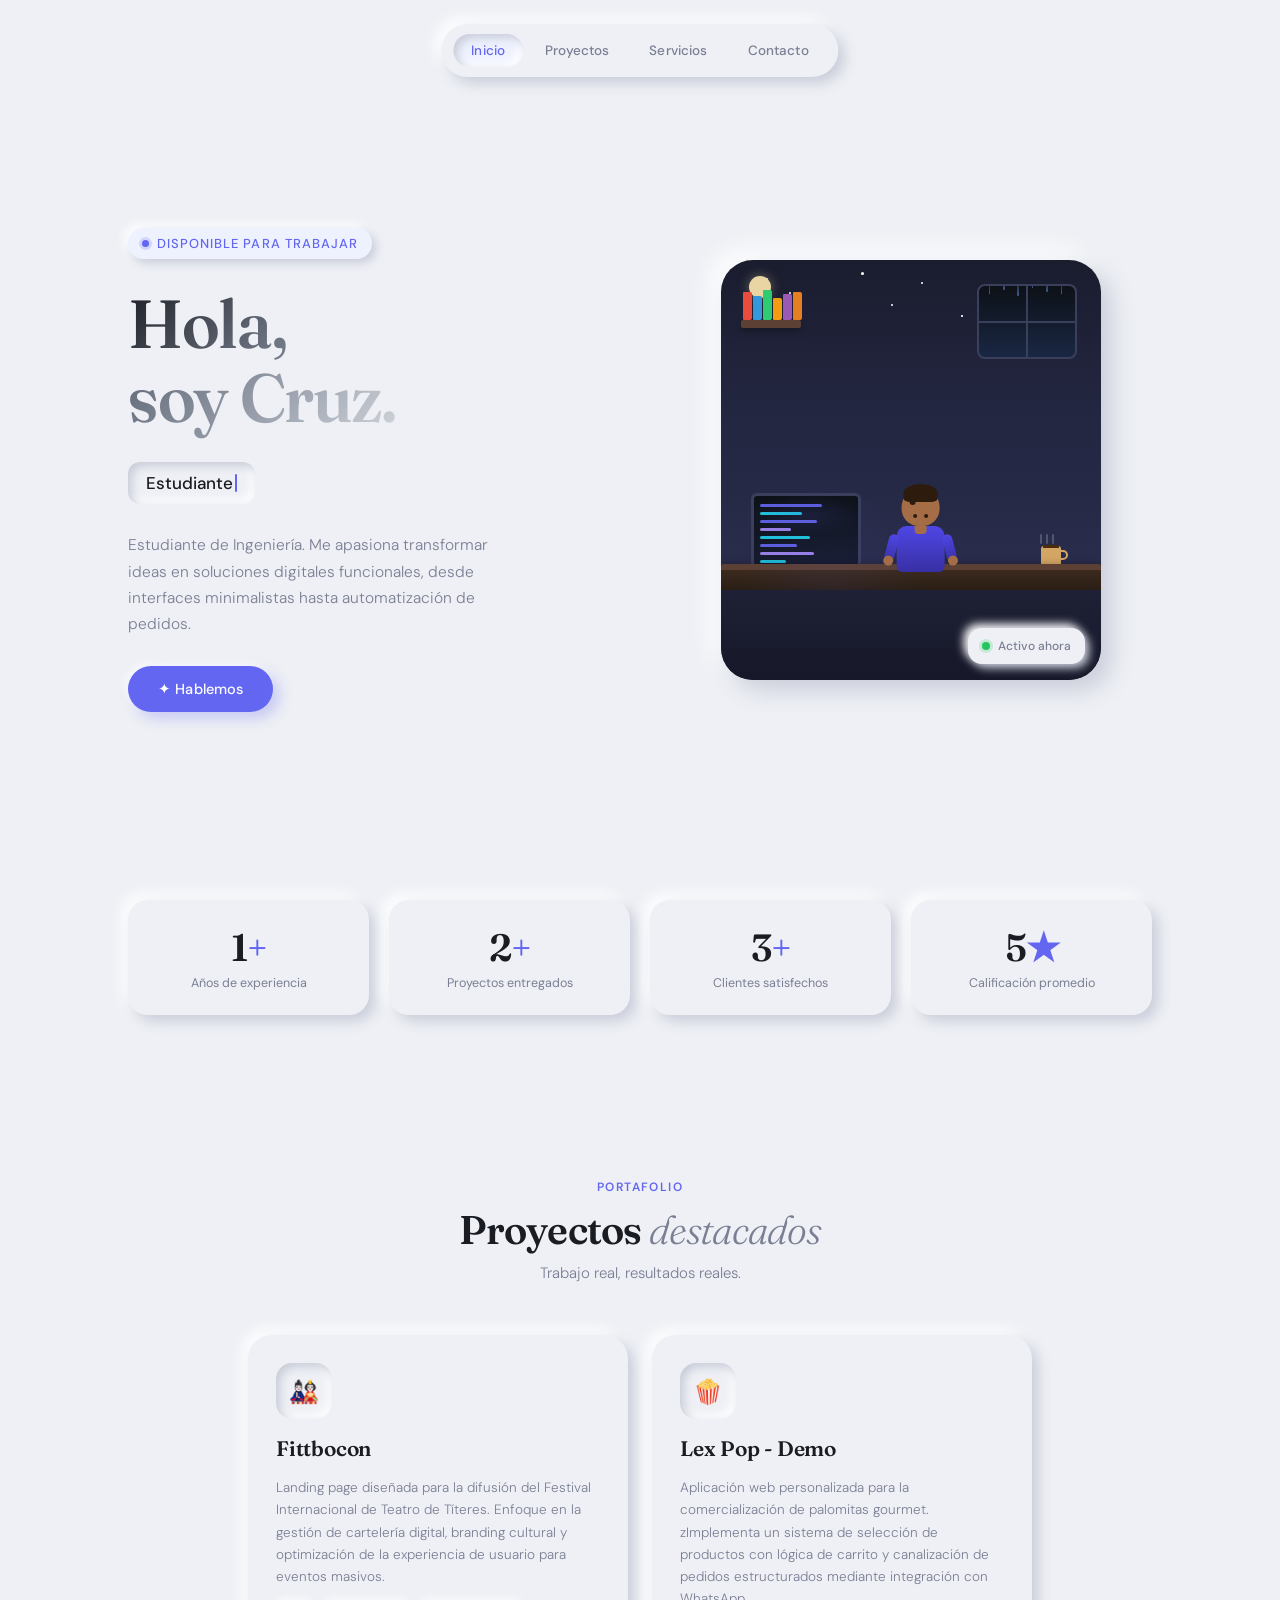
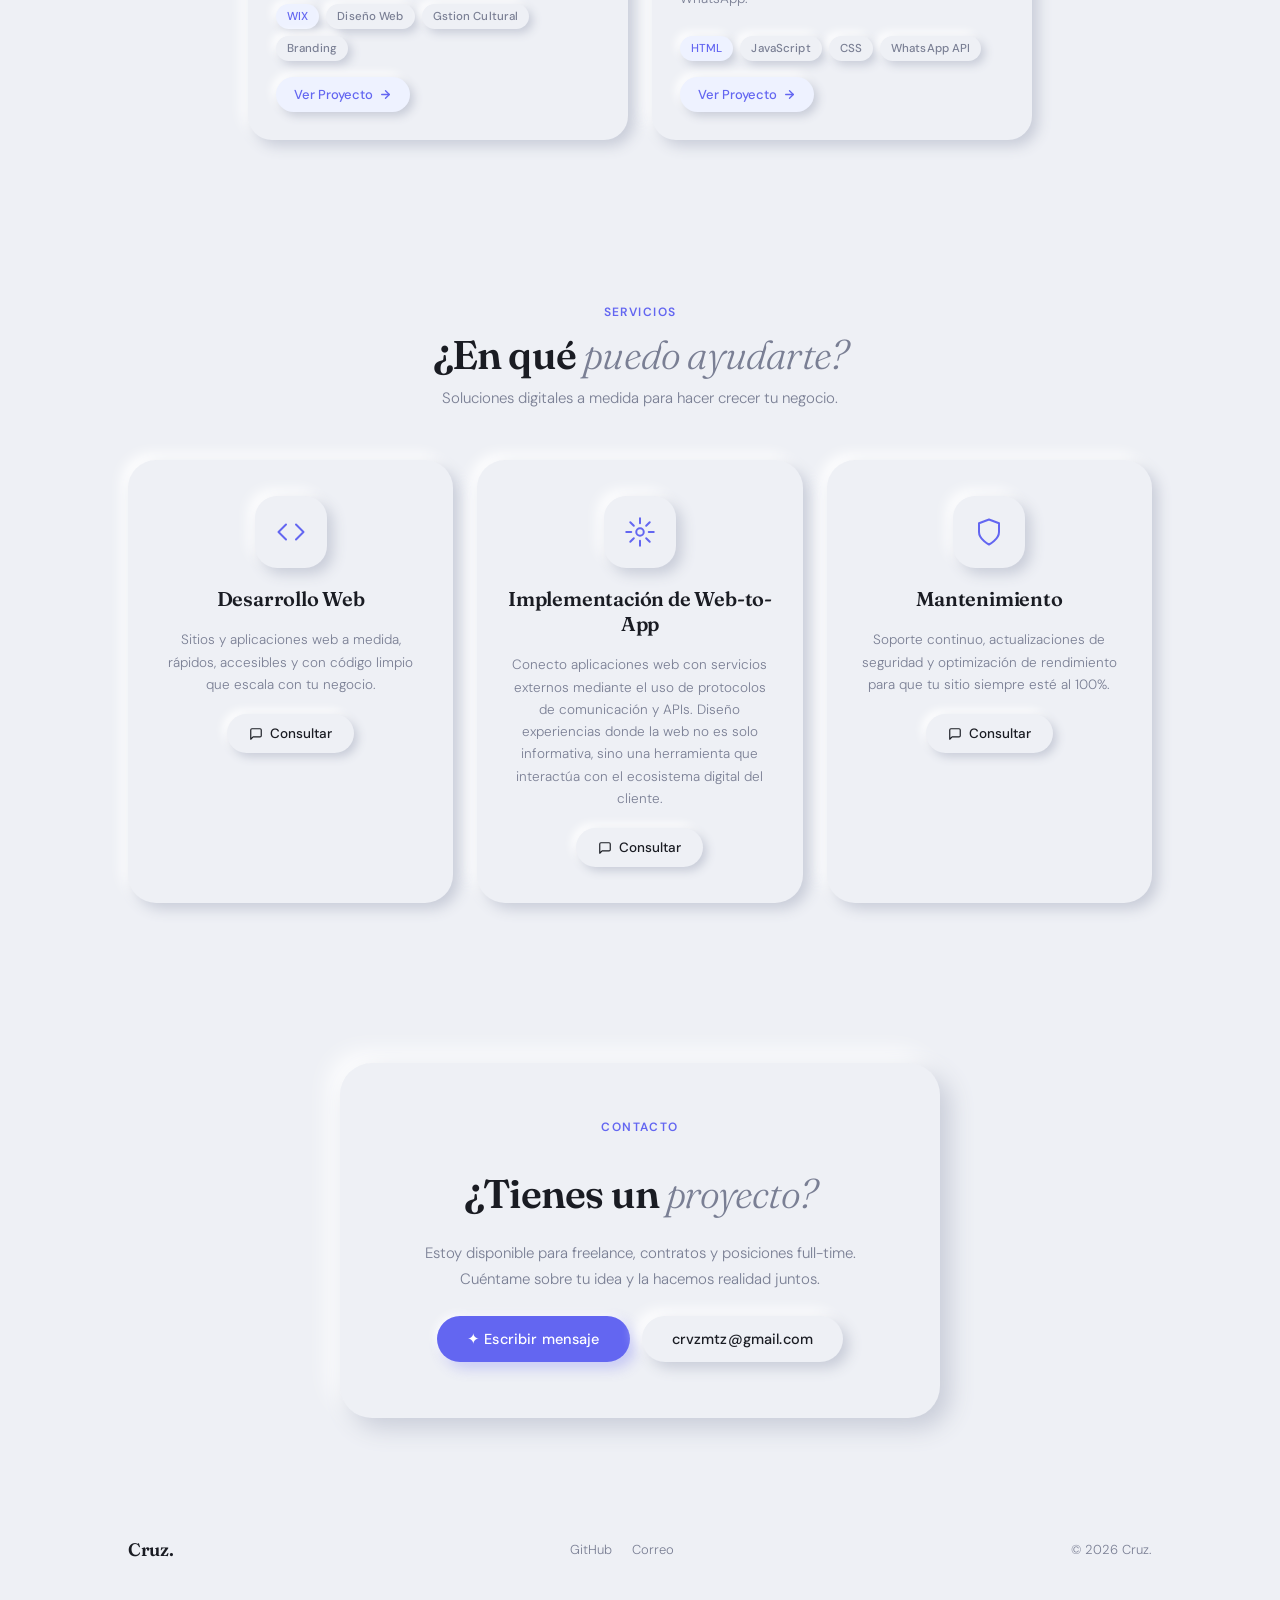
==== commit 3595c736: "Update index.html" ====
--- a/index.html
+++ b/index.html
@@ -352,7 +352,7 @@
         <div class="stat-label">Clientes satisfechos</div>
       </div>
       <div class="stat-card reveal">
-        <div class="stat-num">4<span>★</span></div>
+        <div class="stat-num">5<span>★</span></div>
         <div class="stat-label">Calificación promedio</div>
       </div>
     </div>
